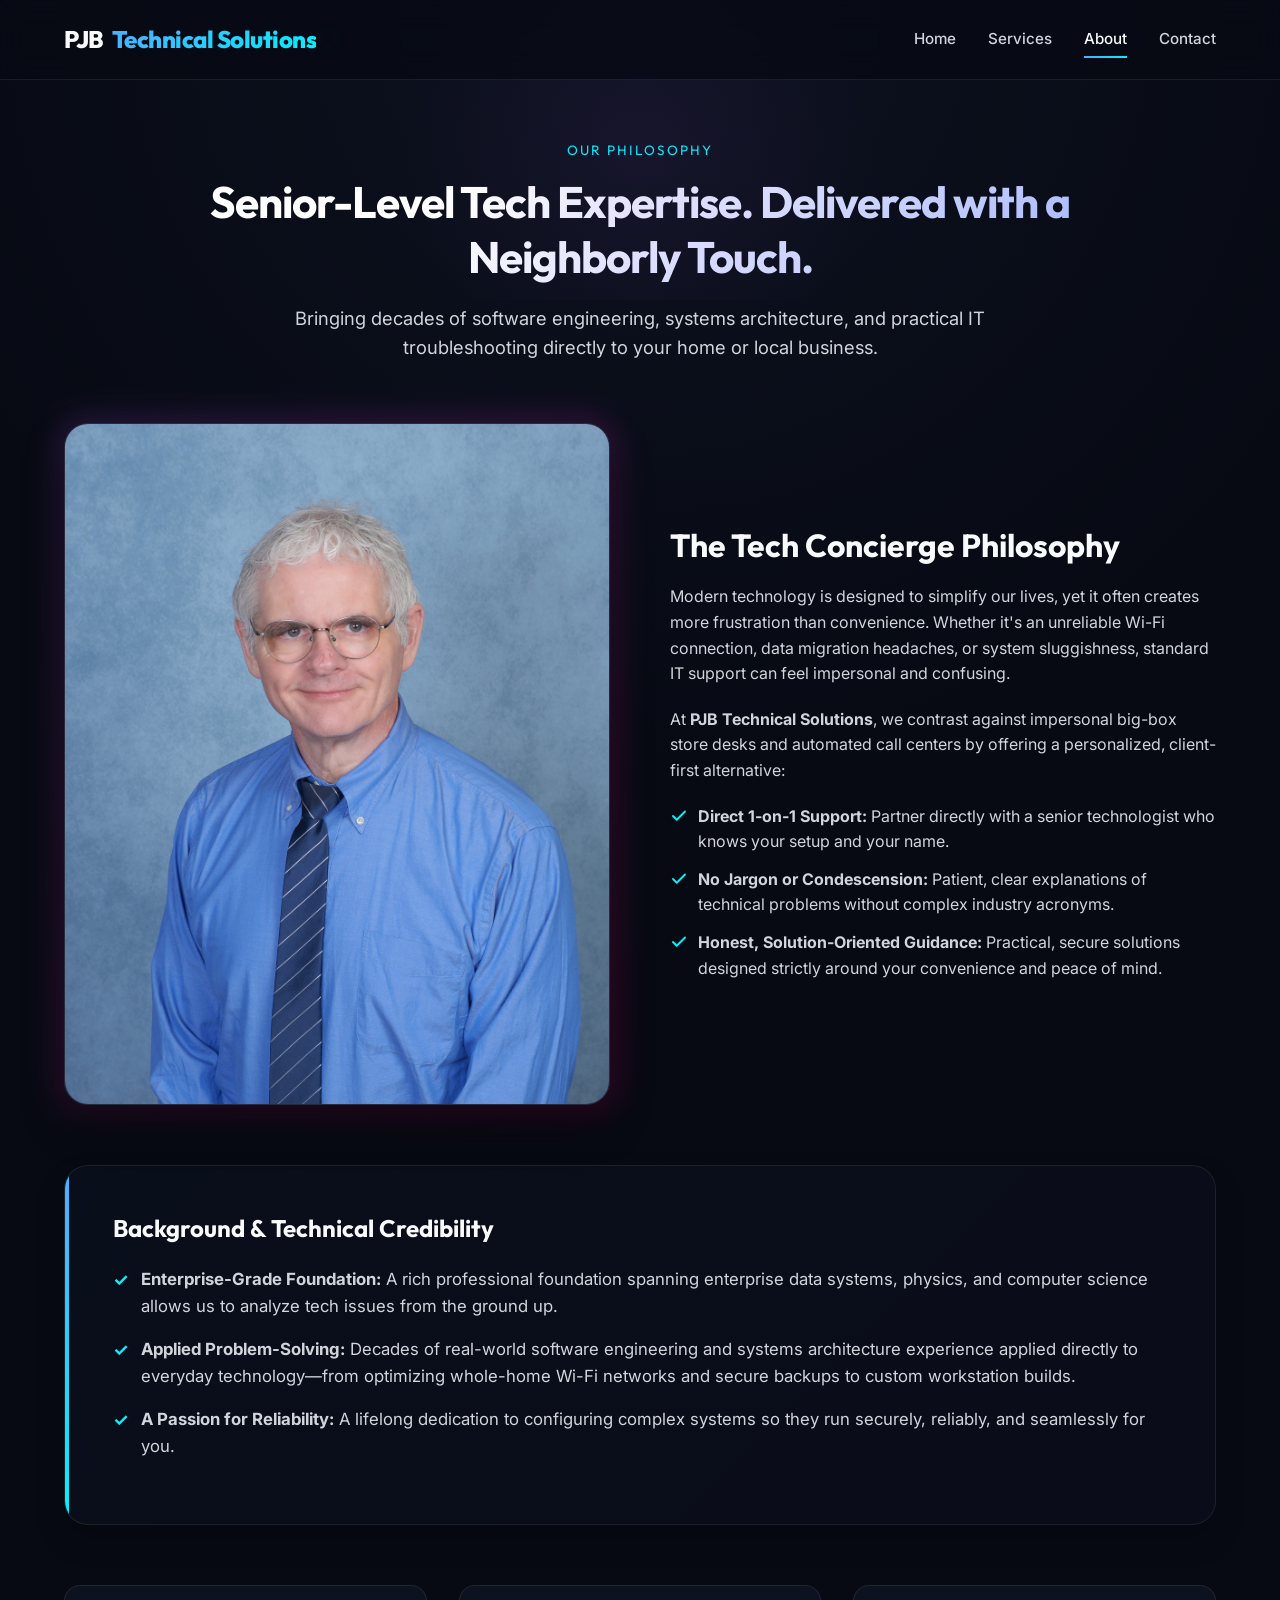
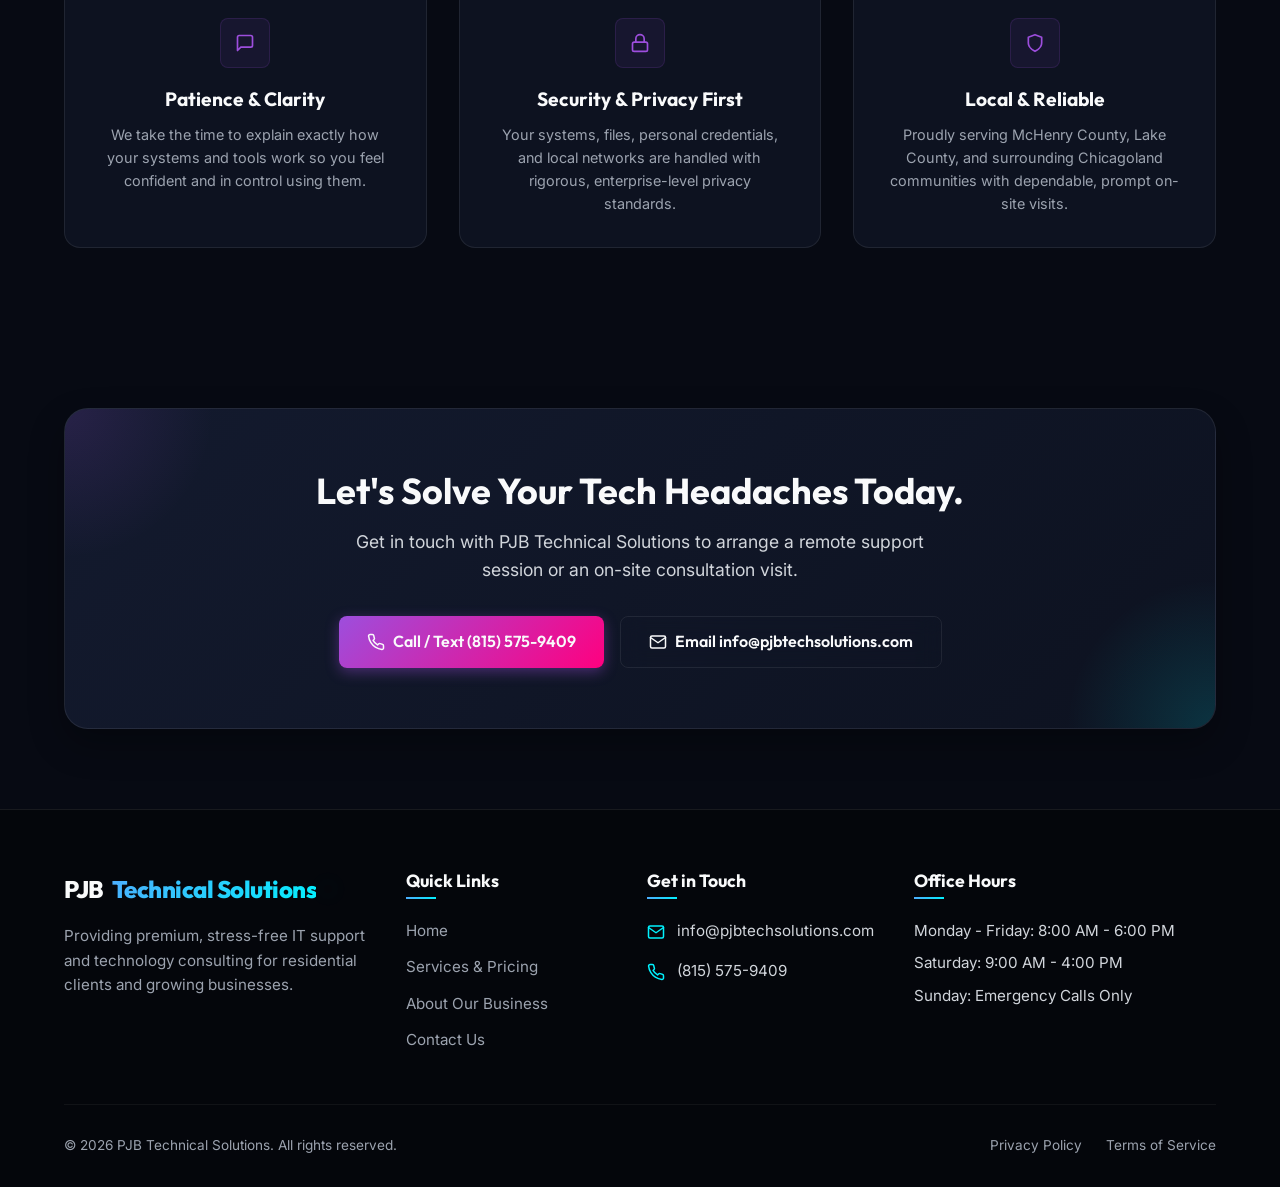
==== about.html @ 2d102a45 "go-live state" ====
<!DOCTYPE html>
<html lang="en">
<head>
  <meta charset="UTF-8">
  <meta name="viewport" content="width=device-width, initial-scale=1.0">
  <title>About Us | PJB Technical Solutions</title>
  <meta name="description" content="Learn about PJB Technical Solutions, our founder's senior-level IT background, and our personalized tech concierge philosophy.">
  <link rel="stylesheet" href="styles.css">
</head>
<body>

  <!-- Navigation Header -->
  <header class="header">
    <div class="container">
      <a href="index.html" class="logo">
        PJB <span>Technical Solutions</span><span class="logo-dot"></span>
      </a>
      
      <nav class="nav-menu">
        <a href="index.html" class="nav-link">Home</a>
        <a href="services.html" class="nav-link">Services</a>
        <a href="about.html" class="nav-link">About</a>
        <a href="contact.html" class="nav-link">Contact</a>
      </nav>

      <button class="mobile-nav-toggle" aria-label="Toggle navigation menu" aria-expanded="false">
        <span></span>
        <span></span>
        <span></span>
      </button>
    </div>
  </header>

  <!-- Page Hero -->
  <section class="page-hero">
    <div class="page-hero-glow"></div>
    <div class="container">
      <span class="section-subtitle">Our Philosophy</span>
      <h1 class="gradient-text" style="font-size: 2.75rem; line-height: 1.25; max-width: 900px; margin: 0 auto 20px auto;">
        Senior-Level Tech Expertise. Delivered with a Neighborly Touch.
      </h1>
      <p style="max-width: 760px; margin: 0 auto;">
        Bringing decades of software engineering, systems architecture, and practical IT troubleshooting directly to your home or local business.
      </p>
    </div>
  </section>

  <!-- About Narrative & Philosophy Section -->
  <section class="about-section">
    <div class="container">
      <div class="about-grid">
        <div class="about-image fade-in-scroll">
          <div class="about-image-wrapper">
            <img src="images/pjb.jpg" alt="PJB Technical Solutions founder & tech workspace">
          </div>
        </div>
        
        <div class="about-content fade-in-scroll">
          <h2>The Tech Concierge Philosophy</h2>
          <p>
            Modern technology is designed to simplify our lives, yet it often creates more frustration than convenience. Whether it's an unreliable Wi-Fi connection, data migration headaches, or system sluggishness, standard IT support can feel impersonal and confusing.
          </p>
          <p>
            At <strong>PJB Technical Solutions</strong>, we contrast against impersonal big-box store desks and automated call centers by offering a personalized, client-first alternative:
          </p>
          <ul style="list-style: none; margin-bottom: 20px;">
            <li style="margin-bottom: 12px; display: flex; align-items: flex-start; gap: 10px; color: var(--text-secondary);">
              <svg width="18" height="18" viewBox="0 0 24 24" fill="none" stroke="currentColor" stroke-width="2.5" stroke-linecap="round" stroke-linejoin="round" style="color: var(--accent-cyan); flex-shrink: 0; margin-top: 3px;"><polyline points="20 6 9 17 4 12"></polyline></svg>
              <span><strong>Direct 1-on-1 Support:</strong> Partner directly with a senior technologist who knows your setup and your name.</span>
            </li>
            <li style="margin-bottom: 12px; display: flex; align-items: flex-start; gap: 10px; color: var(--text-secondary);">
              <svg width="18" height="18" viewBox="0 0 24 24" fill="none" stroke="currentColor" stroke-width="2.5" stroke-linecap="round" stroke-linejoin="round" style="color: var(--accent-cyan); flex-shrink: 0; margin-top: 3px;"><polyline points="20 6 9 17 4 12"></polyline></svg>
              <span><strong>No Jargon or Condescension:</strong> Patient, clear explanations of technical problems without complex industry acronyms.</span>
            </li>
            <li style="margin-bottom: 12px; display: flex; align-items: flex-start; gap: 10px; color: var(--text-secondary);">
              <svg width="18" height="18" viewBox="0 0 24 24" fill="none" stroke="currentColor" stroke-width="2.5" stroke-linecap="round" stroke-linejoin="round" style="color: var(--accent-cyan); flex-shrink: 0; margin-top: 3px;"><polyline points="20 6 9 17 4 12"></polyline></svg>
              <span><strong>Honest, Solution-Oriented Guidance:</strong> Practical, secure solutions designed strictly around your convenience and peace of mind.</span>
            </li>
          </ul>
        </div>
      </div>

      <!-- Technical Credibility Profile Box -->
      <div class="profile-card fade-in-scroll">
        <h3>Background &amp; Technical Credibility</h3>
        <ul>
          <li>
            <strong>Enterprise-Grade Foundation:</strong> A rich professional foundation spanning enterprise data systems, physics, and computer science allows us to analyze tech issues from the ground up.
          </li>
          <li>
            <strong>Applied Problem-Solving:</strong> Decades of real-world software engineering and systems architecture experience applied directly to everyday technology—from optimizing whole-home Wi-Fi networks and secure backups to custom workstation builds.
          </li>
          <li>
            <strong>A Passion for Reliability:</strong> A lifelong dedication to configuring complex systems so they run securely, reliably, and seamlessly for you.
          </li>
        </ul>
      </div>

      <!-- Core Commitments Grid -->
      <div class="values-grid" style="margin-top: 60px;">
        <!-- Commitment 1 -->
        <div class="value-card fade-in-scroll delay-100">
          <div class="value-icon">
            <svg width="20" height="20" viewBox="0 0 24 24" fill="none" stroke="currentColor" stroke-width="2" stroke-linecap="round" stroke-linejoin="round"><path d="M21 15a2 2 0 0 1-2 2H7l-4 4V5a2 2 0 0 1 2-2h14a2 2 0 0 1 2 2z"></path></svg>
          </div>
          <h3>Patience &amp; Clarity</h3>
          <p>We take the time to explain exactly how your systems and tools work so you feel confident and in control using them.</p>
        </div>

        <!-- Commitment 2 -->
        <div class="value-card fade-in-scroll delay-200">
          <div class="value-icon">
            <svg width="20" height="20" viewBox="0 0 24 24" fill="none" stroke="currentColor" stroke-width="2" stroke-linecap="round" stroke-linejoin="round"><rect x="3" y="11" width="18" height="11" rx="2" ry="2"></rect><path d="M7 11V7a5 5 0 0 1 10 0v4"></path></svg>
          </div>
          <h3>Security &amp; Privacy First</h3>
          <p>Your systems, files, personal credentials, and local networks are handled with rigorous, enterprise-level privacy standards.</p>
        </div>

        <!-- Commitment 3 -->
        <div class="value-card fade-in-scroll delay-300">
          <div class="value-icon">
            <svg width="20" height="20" viewBox="0 0 24 24" fill="none" stroke="currentColor" stroke-width="2" stroke-linecap="round" stroke-linejoin="round"><path d="M12 22s8-4 8-10V5l-8-3-8 3v7c0 6 8 10 8 10z"></path></svg>
          </div>
          <h3>Local &amp; Reliable</h3>
          <p>Proudly serving McHenry County, Lake County, and surrounding Chicagoland communities with dependable, prompt on-site visits.</p>
        </div>
      </div>

    </div>
  </section>

  <!-- CTA Box -->
  <section class="cta-bar">
    <div class="container">
      <div class="cta-box fade-in-scroll">
        <h2>Let's Solve Your Tech Headaches Today.</h2>
        <p>Get in touch with PJB Technical Solutions to arrange a remote support session or an on-site consultation visit.</p>
        <div class="cta-buttons">
          <a href="tel:+18155759409" class="btn btn-accent">
            <svg width="18" height="18" viewBox="0 0 24 24" fill="none" stroke="currentColor" stroke-width="2" stroke-linecap="round" stroke-linejoin="round"><path d="M22 16.92v3a2 2 0 0 1-2.18 2 19.79 19.79 0 0 1-8.63-3.07 19.5 19.5 0 0 1-6-6 19.79 19.79 0 0 1-3.07-8.67A2 2 0 0 1 4.11 2h3a2 2 0 0 1 2 1.72 12.84 12.84 0 0 0 .7 2.81 2 2 0 0 1-.45 2.11L8.09 9.91a16 16 0 0 0 6 6l1.27-1.27a2 2 0 0 1 2.11-.45 12.84 12.84 0 0 0 2.81.7A2 2 0 0 1 22 16.92z"></path></svg>
            Call / Text (815) 575-9409
          </a>
          <a href="mailto:info@pjbtechsolutions.com?subject=Consultation%20Inquiry%20-%20About%20Page" class="btn btn-secondary">
            <svg width="18" height="18" viewBox="0 0 24 24" fill="none" stroke="currentColor" stroke-width="2" stroke-linecap="round" stroke-linejoin="round"><path d="M4 4h16c1.1 0 2 .9 2 2v12c0 1.1-.9 2-2 2H4c-1.1 0-2-.9-2-2V6c0-1.1.9-2 2-2z"></path><polyline points="22,6 12,13 2,6"></polyline></svg>
            Email info@pjbtechsolutions.com
          </a>
        </div>
      </div>
    </div>
  </section>

  <!-- Footer -->
  <footer class="footer">
    <div class="container">
      <div class="footer-grid">
        <!-- Col 1 -->
        <div class="footer-logo-desc">
          <a href="index.html" class="logo">
            PJB <span>Technical Solutions</span><span class="logo-dot"></span>
          </a>
          <p>Providing premium, stress-free IT support and technology consulting for residential clients and growing businesses.</p>
        </div>
        <!-- Col 2 -->
        <div>
          <h4>Quick Links</h4>
          <ul class="footer-links">
            <li><a href="index.html">Home</a></li>
            <li><a href="services.html">Services & Pricing</a></li>
            <li><a href="about.html">About Our Business</a></li>
            <li><a href="contact.html">Contact Us</a></li>
          </ul>
        </div>
        <!-- Col 3 -->
        <div>
          <h4>Get in Touch</h4>
          <ul class="footer-contact">
            <li>
              <svg width="18" height="18" viewBox="0 0 24 24" fill="none" stroke="currentColor" stroke-width="2" stroke-linecap="round" stroke-linejoin="round"><path d="M4 4h16c1.1 0 2 .9 2 2v12c0 1.1-.9 2-2 2H4c-1.1 0-2-.9-2-2V6c0-1.1.9-2 2-2z"></path><polyline points="22,6 12,13 2,6"></polyline></svg>
              <a href="mailto:info@pjbtechsolutions.com">info@pjbtechsolutions.com</a>
            </li>
            <li>
              <svg width="18" height="18" viewBox="0 0 24 24" fill="none" stroke="currentColor" stroke-width="2" stroke-linecap="round" stroke-linejoin="round"><path d="M22 16.92v3a2 2 0 0 1-2.18 2 19.79 19.79 0 0 1-8.63-3.07 19.5 19.5 0 0 1-6-6 19.79 19.79 0 0 1-3.07-8.67A2 2 0 0 1 4.11 2h3a2 2 0 0 1 2 1.72 12.84 12.84 0 0 0 .7 2.81 2 2 0 0 1-.45 2.11L8.09 9.91a16 16 0 0 0 6 6l1.27-1.27a2 2 0 0 1 2.11-.45 12.84 12.84 0 0 0 2.81.7A2 2 0 0 1 22 16.92z"></path></svg>
              <a href="tel:815-575-9409">(815) 575-9409</a>
            </li>
          </ul>
        </div>
        <!-- Col 4 -->
        <div>
          <h4>Office Hours</h4>
          <ul class="footer-contact" style="display: block;">
            <li style="margin-bottom: 8px;">Monday - Friday: 8:00 AM - 6:00 PM</li>
            <li style="margin-bottom: 8px;">Saturday: 9:00 AM - 4:00 PM</li>
            <li style="margin-bottom: 8px;">Sunday: Emergency Calls Only</li>
          </ul>
        </div>
      </div>

      <div class="footer-bottom">
        <p>&copy; 2026 PJB Technical Solutions. All rights reserved.</p>
        <div class="footer-bottom-links">
          <a href="privacy.html">Privacy Policy</a>
          <a href="terms.html">Terms of Service</a>
        </div>
      </div>
    </div>
  </footer>

  <script src="main.js"></script>
</body>
</html>
---- styles.css ----
@import url('https://fonts.googleapis.com/css2?family=Inter:wght@300;400;500;600&family=Outfit:wght@400;500;600;700;800&display=swap');

:root {
  /* Colors */
  --bg-primary: #070a13;
  --bg-secondary: #0d1220;
  --bg-tertiary: #131a2e;
  --card-bg: rgba(17, 24, 39, 0.7);
  --card-border: rgba(255, 255, 255, 0.08);
  
  --accent-cyan: #00f2fe;
  --accent-blue: #4facfe;
  --accent-purple: #9d4edd;
  --accent-pink: #ff007f;
  
  --text-primary: #f9fafb;
  --text-secondary: #d1d5db;
  --text-muted: #9ca3af;
  
  --gradient-primary: linear-gradient(135deg, var(--accent-blue) 0%, var(--accent-cyan) 100%);
  --gradient-accent: linear-gradient(135deg, var(--accent-purple) 0%, var(--accent-pink) 100%);
  --gradient-glow: linear-gradient(135deg, rgba(79, 172, 254, 0.15) 0%, rgba(0, 242, 254, 0.15) 100%);
  --gradient-text: linear-gradient(135deg, #ffffff 30%, #a5b4fc 100%);
  --gradient-text-accent: linear-gradient(135deg, var(--accent-cyan) 0%, var(--accent-purple) 100%);
  
  /* Fonts */
  --font-heading: 'Outfit', sans-serif;
  --font-body: 'Inter', sans-serif;
  
  /* Shared values */
  --radius-sm: 8px;
  --radius-md: 16px;
  --radius-lg: 24px;
  --transition-fast: 0.2s ease;
  --transition-normal: 0.3s ease;
  --transition-slow: 0.5s ease;
  --shadow-glow: 0 0 20px rgba(0, 242, 254, 0.15);
  --shadow-glow-purple: 0 0 20px rgba(157, 78, 221, 0.15);
  --header-height: 80px;
}

/* Base Styles */
* {
  box-sizing: border-box;
  margin: 0;
  padding: 0;
}

html {
  scroll-behavior: smooth;
  background-color: var(--bg-primary);
  color: var(--text-primary);
  font-family: var(--font-body);
  font-size: 16px;
  line-height: 1.6;
}

body {
  overflow-x: hidden;
  background: radial-gradient(circle at 50% 0%, var(--bg-secondary) 0%, var(--bg-primary) 70%);
  background-attachment: fixed;
  min-height: 100vh;
  display: flex;
  flex-direction: column;
}

a {
  color: inherit;
  text-decoration: none;
  transition: var(--transition-fast);
}

img {
  max-width: 100%;
  height: auto;
  display: block;
}

ul {
  list-style: none;
}

h1, h2, h3, h4 {
  font-family: var(--font-heading);
  font-weight: 700;
  line-height: 1.2;
  color: var(--text-primary);
}

/* Typography Utilities */
.gradient-text {
  background: var(--gradient-text);
  -webkit-background-clip: text;
  -webkit-text-fill-color: transparent;
}

.gradient-text-accent {
  background: var(--gradient-text-accent);
  -webkit-background-clip: text;
  -webkit-text-fill-color: transparent;
}

.text-cyan {
  color: var(--accent-cyan);
}

.text-purple {
  color: var(--accent-purple);
}

/* Base Container */
.container {
  width: 100%;
  max-width: 1200px;
  margin: 0 auto;
  padding: 0 24px;
}

/* Buttons */
.btn {
  display: inline-flex;
  align-items: center;
  justify-content: center;
  padding: 12px 28px;
  font-family: var(--font-heading);
  font-weight: 600;
  font-size: 1rem;
  border-radius: var(--radius-sm);
  cursor: pointer;
  transition: all var(--transition-normal);
  border: none;
  outline: none;
  gap: 8px;
  position: relative;
  overflow: hidden;
}

.btn-primary {
  background: var(--gradient-primary);
  color: #070a13;
  box-shadow: 0 4px 14px rgba(79, 172, 254, 0.4);
}

.btn-primary:hover {
  transform: translateY(-2px);
  box-shadow: 0 6px 20px rgba(0, 242, 254, 0.6);
}

.btn-secondary {
  background: transparent;
  color: var(--text-primary);
  border: 1px solid var(--card-border);
  backdrop-filter: blur(10px);
}

.btn-secondary:hover {
  background: rgba(255, 255, 255, 0.05);
  border-color: var(--accent-cyan);
  color: var(--accent-cyan);
  transform: translateY(-2px);
}

.btn-accent {
  background: var(--gradient-accent);
  color: var(--text-primary);
  box-shadow: 0 4px 14px rgba(157, 78, 221, 0.4);
}

.btn-accent:hover {
  transform: translateY(-2px);
  box-shadow: 0 6px 20px rgba(255, 0, 127, 0.6);
}

/* Navigation Header */
.header {
  position: fixed;
  top: 0;
  left: 0;
  width: 100%;
  height: var(--header-height);
  z-index: 1000;
  background: rgba(7, 10, 19, 0.75);
  backdrop-filter: blur(16px);
  border-bottom: 1px solid var(--card-border);
  display: flex;
  align-items: center;
}

.header .container {
  display: flex;
  justify-content: space-between;
  align-items: center;
}

.logo {
  font-family: var(--font-heading);
  font-weight: 800;
  font-size: 1.5rem;
  letter-spacing: -0.5px;
  display: flex;
  align-items: center;
  gap: 8px;
}

.logo span {
  background: var(--gradient-primary);
  -webkit-background-clip: text;
  -webkit-text-fill-color: transparent;
}

.logo-dot {
  width: 8px;
  height: 8px;
  border-radius: 50%;
  background: var(--accent-cyan);
  display: inline-block;
  box-shadow: var(--shadow-glow);
}

.nav-menu {
  display: flex;
  gap: 32px;
  align-items: center;
}

.nav-link {
  font-weight: 500;
  color: var(--text-secondary);
  font-size: 0.95rem;
  position: relative;
  padding: 6px 0;
}

.nav-link:hover, .nav-link.active {
  color: var(--text-primary);
}

.nav-link::after {
  content: '';
  position: absolute;
  bottom: 0;
  left: 0;
  width: 0;
  height: 2px;
  background: var(--gradient-primary);
  transition: width var(--transition-normal);
}

.nav-link:hover::after, .nav-link.active::after {
  width: 100%;
}

.mobile-nav-toggle {
  display: none;
  background: transparent;
  border: none;
  cursor: pointer;
  padding: 4px;
}

.mobile-nav-toggle span {
  display: block;
  width: 24px;
  height: 2px;
  background-color: var(--text-primary);
  margin: 6px 0;
  transition: var(--transition-normal);
}

/* Hero Section */
.hero {
  padding-top: calc(var(--header-height) + 60px);
  padding-bottom: 80px;
  position: relative;
  overflow: hidden;
}

.hero-glow-1 {
  position: absolute;
  top: -100px;
  right: -100px;
  width: 500px;
  height: 500px;
  background: radial-gradient(circle, rgba(0, 242, 254, 0.12) 0%, transparent 70%);
  pointer-events: none;
}

.hero-glow-2 {
  position: absolute;
  bottom: -100px;
  left: -100px;
  width: 500px;
  height: 500px;
  background: radial-gradient(circle, rgba(157, 78, 221, 0.1) 0%, transparent 70%);
  pointer-events: none;
}

.hero-grid {
  display: grid;
  grid-template-columns: 1.1fr 0.9fr;
  gap: 60px;
  align-items: center;
}

.hero-content {
  max-width: 620px;
}

.hero-badge {
  display: inline-flex;
  align-items: center;
  gap: 8px;
  padding: 6px 16px;
  background: rgba(79, 172, 254, 0.08);
  border: 1px solid rgba(79, 172, 254, 0.2);
  border-radius: 100px;
  font-size: 0.85rem;
  font-weight: 500;
  color: var(--accent-cyan);
  margin-bottom: 24px;
  font-family: var(--font-heading);
}

.hero-title {
  font-size: 3.5rem;
  margin-bottom: 20px;
  letter-spacing: -1px;
}

.hero-description {
  font-size: 1.15rem;
  color: var(--text-secondary);
  margin-bottom: 40px;
}

.hero-actions {
  display: flex;
  gap: 16px;
  flex-wrap: wrap;
}

.hero-image-container {
  position: relative;
  display: flex;
  justify-content: center;
  align-items: center;
}

.hero-image-wrapper {
  position: relative;
  border-radius: var(--radius-lg);
  overflow: hidden;
  border: 1px solid var(--card-border);
  box-shadow: 0 20px 40px rgba(0, 0, 0, 0.5);
  width: 100%;
  aspect-ratio: 4/3;
  background-color: var(--bg-tertiary);
}

.hero-image-wrapper img {
  width: 100%;
  height: 100%;
  object-fit: cover;
}

.hero-image-glow {
  position: absolute;
  inset: -10px;
  background: var(--gradient-primary);
  border-radius: calc(var(--radius-lg) + 10px);
  filter: blur(20px);
  opacity: 0.3;
  z-index: -1;
  animation: pulse-glow 6s infinite alternate;
}

/* Features / Why Us Section */
.features {
  padding: 80px 0;
  background-color: var(--bg-secondary);
  border-top: 1px solid var(--card-border);
  border-bottom: 1px solid var(--card-border);
}

.section-header {
  text-align: center;
  max-width: 600px;
  margin: 0 auto 60px auto;
}

.section-subtitle {
  font-family: var(--font-heading);
  text-transform: uppercase;
  letter-spacing: 2px;
  font-size: 0.85rem;
  color: var(--accent-cyan);
  margin-bottom: 12px;
  display: block;
}

.section-title {
  font-size: 2.25rem;
  margin-bottom: 16px;
}

.section-desc {
  color: var(--text-secondary);
  font-size: 1.05rem;
}

.features-grid {
  display: grid;
  grid-template-columns: repeat(3, 1fr);
  gap: 32px;
}

.feature-card {
  background: var(--card-bg);
  border: 1px solid var(--card-border);
  border-radius: var(--radius-md);
  padding: 40px 32px;
  transition: all var(--transition-normal);
  position: relative;
  overflow: hidden;
}

.feature-card::before {
  content: '';
  position: absolute;
  top: 0;
  left: 0;
  width: 100%;
  height: 100%;
  background: linear-gradient(180deg, rgba(0, 242, 254, 0.05) 0%, transparent 100%);
  opacity: 0;
  transition: opacity var(--transition-normal);
}

.feature-card:hover {
  transform: translateY(-8px);
  border-color: rgba(79, 172, 254, 0.3);
  box-shadow: var(--shadow-glow);
}

.feature-card:hover::before {
  opacity: 1;
}

.feature-icon-wrapper {
  width: 60px;
  height: 60px;
  border-radius: var(--radius-sm);
  background: rgba(79, 172, 254, 0.08);
  border: 1px solid rgba(79, 172, 254, 0.15);
  display: flex;
  align-items: center;
  justify-content: center;
  margin-bottom: 24px;
  color: var(--accent-cyan);
  transition: var(--transition-normal);
}

.feature-card:hover .feature-icon-wrapper {
  background: var(--gradient-primary);
  color: #070a13;
  box-shadow: 0 0 15px rgba(0, 242, 254, 0.3);
}

.feature-card h3 {
  font-size: 1.25rem;
  margin-bottom: 12px;
}

.feature-card p {
  color: var(--text-secondary);
  font-size: 0.95rem;
}

/* Call to Action Bar */
.cta-bar {
  padding: 80px 0;
  position: relative;
}

.cta-box {
  background: linear-gradient(135deg, var(--bg-tertiary) 0%, var(--bg-secondary) 100%);
  border: 1px solid var(--card-border);
  border-radius: var(--radius-lg);
  padding: 60px 40px;
  text-align: center;
  position: relative;
  overflow: hidden;
  box-shadow: 0 15px 35px rgba(0, 0, 0, 0.3);
}

.cta-box::before {
  content: '';
  position: absolute;
  top: -150px;
  left: -150px;
  width: 300px;
  height: 300px;
  background: radial-gradient(circle, rgba(157, 78, 221, 0.15) 0%, transparent 70%);
  pointer-events: none;
}

.cta-box::after {
  content: '';
  position: absolute;
  bottom: -150px;
  right: -150px;
  width: 300px;
  height: 300px;
  background: radial-gradient(circle, rgba(0, 242, 254, 0.15) 0%, transparent 70%);
  pointer-events: none;
}

.cta-box h2 {
  font-size: 2.25rem;
  margin-bottom: 16px;
  max-width: 700px;
  margin-left: auto;
  margin-right: auto;
}

.cta-box p {
  color: var(--text-secondary);
  font-size: 1.1rem;
  margin-bottom: 32px;
  max-width: 600px;
  margin-left: auto;
  margin-right: auto;
}

.cta-buttons {
  display: flex;
  justify-content: center;
  gap: 16px;
  flex-wrap: wrap;
}

/* Footer */
.footer {
  margin-top: auto;
  background: #04060b;
  border-top: 1px solid var(--card-border);
  padding: 60px 0 30px 0;
  font-size: 0.95rem;
}

.footer-grid {
  display: grid;
  grid-template-columns: 1.5fr 1fr 1fr 1.5fr;
  gap: 40px;
  margin-bottom: 40px;
}

.footer-logo-desc {
  max-width: 320px;
}

.footer-logo-desc p {
  color: var(--text-muted);
  margin-top: 16px;
}

.footer h4 {
  font-size: 1.1rem;
  margin-bottom: 20px;
  position: relative;
  padding-bottom: 8px;
}

.footer h4::after {
  content: '';
  position: absolute;
  left: 0;
  bottom: 0;
  width: 30px;
  height: 2px;
  background: var(--gradient-primary);
}

.footer-links li {
  margin-bottom: 12px;
}

.footer-links a {
  color: var(--text-muted);
}

.footer-links a:hover {
  color: var(--accent-cyan);
  padding-left: 4px;
}

.footer-contact li {
  margin-bottom: 16px;
  display: flex;
  align-items: flex-start;
  gap: 12px;
  color: var(--text-secondary);
}

.footer-contact svg {
  color: var(--accent-cyan);
  flex-shrink: 0;
  margin-top: 4px;
}

.footer-contact a:hover {
  color: var(--accent-cyan);
}

.footer-bottom {
  border-top: 1px solid rgba(255, 255, 255, 0.05);
  padding-top: 30px;
  display: flex;
  justify-content: space-between;
  align-items: center;
  color: var(--text-muted);
  font-size: 0.85rem;
  flex-wrap: wrap;
  gap: 16px;
}

.footer-bottom-links {
  display: flex;
  gap: 24px;
}

.footer-bottom-links a:hover {
  color: var(--text-primary);
}

/* About Page Styles */
.page-hero {
  padding-top: calc(var(--header-height) + 60px);
  padding-bottom: 60px;
  text-align: center;
  position: relative;
}

.page-hero-glow {
  position: absolute;
  top: 0;
  left: 50%;
  transform: translateX(-50%);
  width: 600px;
  height: 300px;
  background: radial-gradient(circle, rgba(157, 78, 221, 0.08) 0%, transparent 70%);
  pointer-events: none;
}

.page-hero h1 {
  font-size: 3rem;
  margin-bottom: 16px;
  letter-spacing: -1px;
}

.page-hero p {
  color: var(--text-secondary);
  font-size: 1.15rem;
  max-width: 600px;
  margin: 0 auto;
}

.about-section {
  padding-bottom: 80px;
}

.about-grid {
  display: grid;
  grid-template-columns: 1fr 1fr;
  gap: 60px;
  align-items: center;
}

.about-image {
  position: relative;
}

.about-image-wrapper {
  border-radius: var(--radius-lg);
  overflow: hidden;
  border: 1px solid var(--card-border);
  box-shadow: 0 20px 40px rgba(0, 0, 0, 0.4);
  background-color: var(--bg-tertiary);
}

.about-image-wrapper img {
  width: 100%;
  height: auto;
  display: block;
}

.about-image::after {
  content: '';
  position: absolute;
  inset: -8px;
  border-radius: calc(var(--radius-lg) + 8px);
  background: var(--gradient-accent);
  filter: blur(15px);
  opacity: 0.2;
  z-index: -1;
}

.about-content h2 {
  font-size: 2rem;
  margin-bottom: 20px;
}

.about-content p {
  color: var(--text-secondary);
  margin-bottom: 20px;
}

.values-grid {
  display: grid;
  grid-template-columns: repeat(3, 1fr);
  gap: 32px;
  margin-top: 60px;
}

.value-card {
  background: var(--bg-secondary);
  border: 1px solid var(--card-border);
  padding: 32px;
  border-radius: var(--radius-md);
  text-align: center;
}

.value-card .value-icon {
  width: 50px;
  height: 50px;
  border-radius: var(--radius-sm);
  background: rgba(157, 78, 221, 0.08);
  border: 1px solid rgba(157, 78, 221, 0.15);
  display: flex;
  align-items: center;
  justify-content: center;
  margin: 0 auto 20px auto;
  color: var(--accent-purple);
}

.value-card h3 {
  font-size: 1.2rem;
  margin-bottom: 12px;
}

.value-card p {
  color: var(--text-muted);
  font-size: 0.9rem;
}

/* Services Page Styles */
.services-section {
  padding-bottom: 80px;
}

.services-filter {
  display: flex;
  justify-content: center;
  gap: 16px;
  margin-bottom: 50px;
}

.filter-btn {
  background: var(--card-bg);
  border: 1px solid var(--card-border);
  color: var(--text-secondary);
  padding: 10px 24px;
  border-radius: 100px;
  font-family: var(--font-heading);
  font-weight: 600;
  cursor: pointer;
  transition: all var(--transition-normal);
}

.filter-btn:hover {
  border-color: var(--accent-cyan);
  color: var(--text-primary);
}

.filter-btn.active {
  background: var(--gradient-primary);
  color: #070a13;
  border-color: transparent;
  box-shadow: var(--shadow-glow);
}

.services-group {
  margin-bottom: 60px;
}

.services-group-title {
  font-size: 1.75rem;
  margin-bottom: 30px;
  padding-bottom: 10px;
  border-bottom: 1px solid var(--card-border);
  display: flex;
  align-items: center;
  gap: 12px;
}

.services-group-title svg {
  color: var(--accent-cyan);
}

.services-grid {
  display: grid;
  grid-template-columns: repeat(3, 1fr);
  gap: 32px;
}

.service-item-card {
  background: var(--card-bg);
  border: 1px solid var(--card-border);
  border-radius: var(--radius-md);
  padding: 32px;
  display: flex;
  flex-direction: column;
  height: 100%;
  position: relative;
  transition: all var(--transition-normal);
}

.service-item-card:hover {
  transform: translateY(-5px);
  border-color: rgba(79, 172, 254, 0.25);
  box-shadow: 0 10px 25px rgba(0, 0, 0, 0.3);
}

.service-header {
  display: flex;
  justify-content: space-between;
  align-items: flex-start;
  margin-bottom: 20px;
}

.service-icon {
  width: 48px;
  height: 48px;
  border-radius: var(--radius-sm);
  background: rgba(79, 172, 254, 0.08);
  border: 1px solid rgba(79, 172, 254, 0.15);
  display: flex;
  align-items: center;
  justify-content: center;
  color: var(--accent-cyan);
}

.service-badge {
  font-size: 0.75rem;
  font-weight: 600;
  text-transform: uppercase;
  padding: 4px 8px;
  border-radius: 4px;
  font-family: var(--font-heading);
  letter-spacing: 0.5px;
}

.service-badge.flat {
  background: rgba(157, 78, 221, 0.1);
  color: var(--accent-purple);
  border: 1px solid rgba(157, 78, 221, 0.2);
}

.service-badge.hourly {
  background: rgba(0, 242, 254, 0.1);
  color: var(--accent-cyan);
  border: 1px solid rgba(0, 242, 254, 0.2);
}

.service-badge.quote {
  background: rgba(255, 0, 127, 0.1);
  color: var(--accent-pink);
  border: 1px solid rgba(255, 0, 127, 0.2);
}

.service-item-card h3 {
  font-size: 1.2rem;
  margin-bottom: 12px;
}

.service-item-card p {
  color: var(--text-muted);
  font-size: 0.9rem;
  margin-bottom: 24px;
  flex-grow: 1;
}

.service-pricing {
  margin-top: auto;
  padding-top: 20px;
  border-top: 1px solid rgba(255, 255, 255, 0.05);
  display: flex;
  align-items: center;
  justify-content: space-between;
}

.price-label {
  color: var(--text-muted);
  font-size: 0.85rem;
  font-family: var(--font-heading);
  text-transform: uppercase;
  letter-spacing: 0.5px;
}

.price-amount-wrapper {
  display: flex;
  align-items: baseline;
  gap: 6px;
}

.price-value {
  font-family: var(--font-heading);
  font-size: 1.6rem;
  font-weight: 700;
  color: var(--text-primary);
}

.price-unit {
  font-size: 0.9rem;
  color: var(--text-muted);
  font-weight: 400;
}

/* Contact Page Styles */
.contact-section {
  padding-bottom: 80px;
}

.contact-grid {
  display: grid;
  grid-template-columns: 0.9fr 1.1fr;
  gap: 60px;
  align-items: start;
}

.contact-info-card {
  background: var(--bg-secondary);
  border: 1px solid var(--card-border);
  border-radius: var(--radius-md);
  padding: 40px;
}

.contact-info-card h2 {
  font-size: 1.75rem;
  margin-bottom: 28px;
}

.contact-detail-item {
  display: flex;
  align-items: flex-start;
  gap: 16px;
  margin-bottom: 28px;
}

.contact-detail-icon {
  width: 48px;
  height: 48px;
  border-radius: var(--radius-sm);
  background: rgba(79, 172, 254, 0.08);
  border: 1px solid rgba(79, 172, 254, 0.15);
  display: flex;
  align-items: center;
  justify-content: center;
  color: var(--accent-cyan);
  flex-shrink: 0;
}

.contact-detail-text h3 {
  font-size: 1rem;
  font-family: var(--font-body);
  color: var(--text-muted);
  font-weight: 500;
  margin-bottom: 4px;
}

.contact-detail-text p, .contact-detail-text a {
  font-size: 1.15rem;
  font-family: var(--font-heading);
  font-weight: 600;
  color: var(--text-primary);
}

.contact-detail-text a:hover {
  color: var(--accent-cyan);
}

.business-hours {
  margin-top: 40px;
  padding-top: 30px;
  border-top: 1px solid var(--card-border);
}

.business-hours h3 {
  font-size: 1.1rem;
  margin-bottom: 16px;
}

.hours-row {
  display: flex;
  justify-content: space-between;
  margin-bottom: 10px;
  font-size: 0.95rem;
  color: var(--text-secondary);
}

.hours-row span:last-child {
  font-weight: 500;
  color: var(--text-primary);
}

.contact-form-card {
  background: var(--card-bg);
  border: 1px solid var(--card-border);
  border-radius: var(--radius-md);
  padding: 40px;
  position: relative;
  backdrop-filter: blur(10px);
}

.contact-form-card h2 {
  font-size: 1.75rem;
  margin-bottom: 10px;
}

.contact-form-card > p {
  color: var(--text-secondary);
  margin-bottom: 30px;
  font-size: 0.95rem;
}

.form-group {
  margin-bottom: 24px;
  position: relative;
}

.form-input, .form-select, .form-textarea {
  width: 100%;
  background: rgba(7, 10, 19, 0.5);
  border: 1px solid var(--card-border);
  border-radius: var(--radius-sm);
  padding: 14px 16px;
  color: var(--text-primary);
  font-family: var(--font-body);
  font-size: 0.95rem;
  outline: none;
  transition: all var(--transition-normal);
}

.form-textarea {
  resize: vertical;
  min-height: 120px;
}

.form-input:focus, .form-select:focus, .form-textarea:focus {
  border-color: var(--accent-cyan);
  box-shadow: 0 0 10px rgba(0, 242, 254, 0.15);
  background: rgba(7, 10, 19, 0.8);
}

.form-label {
  display: block;
  font-size: 0.85rem;
  font-weight: 500;
  color: var(--text-muted);
  margin-bottom: 8px;
  font-family: var(--font-heading);
  text-transform: uppercase;
  letter-spacing: 0.5px;
}

.form-select option {
  background-color: var(--bg-secondary);
  color: var(--text-primary);
}

/* Success Message styles (loaded by JS) */
.form-success {
  position: absolute;
  inset: 0;
  background: var(--bg-secondary);
  border-radius: var(--radius-md);
  display: flex;
  flex-direction: column;
  align-items: center;
  justify-content: center;
  padding: 40px;
  text-align: center;
  z-index: 10;
  opacity: 0;
  pointer-events: none;
  transition: opacity var(--transition-normal);
}

.form-success.show {
  opacity: 1;
  pointer-events: auto;
}

.success-icon {
  width: 80px;
  height: 80px;
  border-radius: 50%;
  background: rgba(0, 242, 254, 0.1);
  border: 2px solid var(--accent-cyan);
  color: var(--accent-cyan);
  display: flex;
  align-items: center;
  justify-content: center;
  margin-bottom: 24px;
  box-shadow: var(--shadow-glow);
  animation: scale-up 0.5s cubic-bezier(0.175, 0.885, 0.32, 1.275) forwards;
}

.form-success h3 {
  font-size: 1.75rem;
  margin-bottom: 12px;
}

.form-success p {
  color: var(--text-secondary);
  margin-bottom: 24px;
  max-width: 320px;
}

/* FAQ Accordion Styles */
.faq-section {
  padding: 80px 0;
  border-top: 1px solid var(--card-border);
}

.faq-list {
  max-width: 800px;
  margin: 0 auto;
}

.faq-item {
  border: 1px solid var(--card-border);
  background: var(--card-bg);
  border-radius: var(--radius-md);
  margin-bottom: 16px;
  overflow: hidden;
  transition: all var(--transition-normal);
}

.faq-item:hover {
  border-color: rgba(79, 172, 254, 0.2);
}

.faq-question {
  padding: 24px 30px;
  display: flex;
  justify-content: space-between;
  align-items: center;
  cursor: pointer;
  user-select: none;
}

.faq-question h3 {
  font-size: 1.1rem;
  font-family: var(--font-heading);
  font-weight: 600;
  transition: color var(--transition-normal);
}

.faq-icon {
  color: var(--text-muted);
  transition: transform var(--transition-normal);
  flex-shrink: 0;
}

.faq-answer {
  max-height: 0;
  overflow: hidden;
  transition: max-height var(--transition-slow) cubic-bezier(0, 1, 0, 1);
  background: rgba(7, 10, 19, 0.2);
}

.faq-answer-content {
  padding: 0 30px 24px 30px;
  color: var(--text-secondary);
  font-size: 0.95rem;
}

.faq-item.active {
  border-color: rgba(79, 172, 254, 0.3);
  box-shadow: 0 4px 15px rgba(0, 0, 0, 0.1);
}

.faq-item.active .faq-question h3 {
  color: var(--accent-cyan);
}

.faq-item.active .faq-icon {
  transform: rotate(180deg);
  color: var(--accent-cyan);
}

.faq-item.active .faq-answer {
  max-height: 1000px; /* arbitrary large value for smooth transition */
  transition: max-height var(--transition-slow) cubic-bezier(1, 0, 1, 0);
}

/* Animations */
@keyframes pulse-glow {
  0% {
    opacity: 0.25;
    filter: blur(15px);
  }
  100% {
    opacity: 0.4;
    filter: blur(25px);
  }
}

@keyframes scale-up {
  0% {
    transform: scale(0.6);
    opacity: 0;
  }
  100% {
    transform: scale(1);
    opacity: 1;
  }
}

/* Fade in scroll elements class */
.fade-in-scroll {
  opacity: 0;
  transform: translateY(30px);
  transition: opacity 0.8s ease, transform 0.8s ease;
}

.fade-in-scroll.visible {
  opacity: 1;
  transform: translateY(0);
}

/* Delay modifiers for lists/grids */
.delay-100 { transition-delay: 100ms; }
.delay-200 { transition-delay: 200ms; }
.delay-300 { transition-delay: 300ms; }
.delay-400 { transition-delay: 400ms; }
.delay-500 { transition-delay: 500ms; }

/* Services Disclaimer Banner */
.services-disclaimer {
  display: flex;
  align-items: flex-start;
  gap: 16px;
  background: rgba(0, 242, 254, 0.04);
  border: 1px solid rgba(0, 242, 254, 0.15);
  border-radius: var(--radius-md);
  padding: 20px 24px;
  margin-bottom: 48px;
  backdrop-filter: blur(10px);
}

.disclaimer-icon {
  color: var(--accent-cyan);
  flex-shrink: 0;
  margin-top: 2px;
  display: flex;
  align-items: center;
}

.disclaimer-text {
  font-size: 0.95rem;
  color: var(--text-secondary);
  line-height: 1.5;
}

.disclaimer-text strong {
  color: var(--text-primary);
}

/* Profile Highlight Card */
.profile-card {
  background: linear-gradient(135deg, rgba(79, 172, 254, 0.03) 0%, rgba(157, 78, 221, 0.03) 100%);
  border: 1px solid var(--card-border);
  border-radius: var(--radius-lg);
  padding: 48px;
  margin-top: 60px;
  position: relative;
  overflow: hidden;
  box-shadow: 0 15px 30px rgba(0, 0, 0, 0.2);
}

.profile-card::before {
  content: '';
  position: absolute;
  top: 0;
  left: 0;
  width: 4px;
  height: 100%;
  background: var(--gradient-primary);
}

.profile-card h3 {
  font-size: 1.5rem;
  margin-bottom: 24px;
  color: var(--text-primary);
}

.profile-card ul {
  list-style: none;
}

.profile-card li {
  position: relative;
  padding-left: 28px;
  margin-bottom: 16px;
  color: var(--text-secondary);
  font-size: 1.05rem;
}

.profile-card li::before {
  content: '✓';
  position: absolute;
  left: 0;
  top: 0;
  color: var(--accent-cyan);
  font-weight: bold;
  font-size: 1.1rem;
}

/* Process Section */
.process-section {
  padding: 80px 0;
  border-top: 1px solid var(--card-border);
}

.process-grid {
  display: grid;
  grid-template-columns: repeat(3, 1fr);
  gap: 32px;
  margin-bottom: 48px;
}

.process-step {
  background: var(--bg-secondary);
  border: 1px solid var(--card-border);
  border-radius: var(--radius-md);
  padding: 32px;
  text-align: center;
  position: relative;
  overflow: hidden;
}

.process-step-num {
  font-family: var(--font-heading);
  font-size: 3rem;
  font-weight: 800;
  color: rgba(0, 242, 254, 0.1);
  position: absolute;
  top: 10px;
  right: 20px;
}

.process-step-icon {
  width: 50px;
  height: 50px;
  border-radius: var(--radius-sm);
  background: rgba(0, 242, 254, 0.08);
  border: 1px solid rgba(0, 242, 254, 0.15);
  display: flex;
  align-items: center;
  justify-content: center;
  margin: 0 auto 20px auto;
  color: var(--accent-cyan);
}

.process-step h3 {
  font-size: 1.25rem;
  margin-bottom: 12px;
}

.process-step p {
  color: var(--text-secondary);
  font-size: 0.95rem;
}

/* Guarantee Box */
.guarantee-box {
  background: linear-gradient(135deg, rgba(157, 78, 221, 0.05) 0%, rgba(255, 0, 127, 0.05) 100%);
  border: 1px solid rgba(157, 78, 221, 0.25);
  border-radius: var(--radius-md);
  padding: 32px;
  max-width: 800px;
  margin: 0 auto;
  text-align: center;
  box-shadow: var(--shadow-glow-purple);
}

.guarantee-box h3 {
  font-size: 1.35rem;
  color: var(--accent-purple);
  margin-bottom: 12px;
  display: flex;
  align-items: center;
  justify-content: center;
  gap: 8px;
}

.guarantee-box p {
  color: var(--text-primary);
  font-size: 1.05rem;
  font-weight: 500;
}

/* Contact Cards Grid */
.contact-cards-grid {
  display: grid;
  grid-template-columns: repeat(3, 1fr);
  gap: 32px;
  margin-bottom: 60px;
}

.contact-card-item {
  background: var(--card-bg);
  border: 1px solid var(--card-border);
  border-radius: var(--radius-md);
  padding: 40px 32px;
  text-align: center;
  transition: all var(--transition-normal);
  display: flex;
  flex-direction: column;
  height: 100%;
}

.contact-card-item:hover {
  transform: translateY(-5px);
  border-color: rgba(79, 172, 254, 0.3);
  box-shadow: var(--shadow-glow);
}

.contact-card-icon {
  width: 60px;
  height: 60px;
  border-radius: var(--radius-sm);
  background: rgba(79, 172, 254, 0.08);
  border: 1px solid rgba(79, 172, 254, 0.15);
  display: flex;
  align-items: center;
  justify-content: center;
  margin: 0 auto 24px auto;
  color: var(--accent-cyan);
}

.contact-card-item h3 {
  font-size: 1.25rem;
  margin-bottom: 12px;
}

.contact-card-item p {
  color: var(--text-secondary);
  font-size: 0.95rem;
  margin-bottom: 16px;
}

.contact-card-item a {
  font-family: var(--font-heading);
  font-weight: 600;
  font-size: 1.15rem;
  color: var(--text-primary);
  word-break: break-all;
  margin-top: auto;
}

.contact-card-item a:hover {
  color: var(--accent-cyan);
}

/* Responsive Media Queries */
@media (max-width: 1024px) {
  .hero-grid {
    grid-template-columns: 1fr;
    gap: 40px;
    text-align: center;
  }
  
  .hero-badge {
    justify-content: center;
  }
  
  .hero-content {
    max-width: 100%;
    display: flex;
    flex-direction: column;
    align-items: center;
  }
  
  .hero-actions {
    justify-content: center;
  }
  
  .hero-image-wrapper {
    max-width: 550px;
    margin: 0 auto;
  }
  
  .features-grid {
    grid-template-columns: repeat(2, 1fr);
  }
  
  .about-grid {
    grid-template-columns: 1fr;
    gap: 40px;
  }
  
  .about-image {
    max-width: 550px;
    margin: 0 auto;
    width: 100%;
  }
  
  .services-grid {
    grid-template-columns: repeat(2, 1fr);
  }
  
  .process-grid {
    grid-template-columns: 1fr;
    gap: 24px;
  }
  
  .contact-cards-grid {
    grid-template-columns: repeat(2, 1fr);
  }
  
  .contact-grid {
    grid-template-columns: 1fr;
    gap: 40px;
  }
  
  .footer-grid {
    grid-template-columns: repeat(2, 1fr);
    gap: 30px;
  }
}

@media (max-width: 768px) {
  :root {
    --header-height: 70px;
  }
  
  .hero-title {
    font-size: 2.75rem;
  }
  
  .page-hero h1 {
    font-size: 2.5rem;
  }
  
  /* Mobile Navigation Menu */
  .mobile-nav-toggle {
    display: block;
    z-index: 1010;
  }
  
  .nav-menu {
    position: fixed;
    top: 0;
    right: -100%;
    width: 80%;
    max-width: 320px;
    height: 100vh;
    background: rgba(7, 10, 19, 0.98);
    backdrop-filter: blur(20px);
    border-left: 1px solid var(--card-border);
    flex-direction: column;
    justify-content: center;
    padding: 80px 40px;
    gap: 40px;
    transition: right var(--transition-normal);
    z-index: 1005;
  }
  
  .nav-menu.open {
    right: 0;
  }
  
  .nav-menu.open + .mobile-nav-toggle span:nth-child(1) {
    transform: rotate(45deg) translate(6px, 6px);
  }
  
  .nav-menu.open + .mobile-nav-toggle span:nth-child(2) {
    opacity: 0;
  }
  
  .nav-menu.open + .mobile-nav-toggle span:nth-child(3) {
    transform: rotate(-45deg) translate(5px, -5px);
  }
  
  .features-grid {
    grid-template-columns: 1fr;
  }
  
  .values-grid {
    grid-template-columns: 1fr;
    gap: 20px;
  }
  
  .services-grid {
    grid-template-columns: 1fr;
  }
  
  .contact-cards-grid {
    grid-template-columns: 1fr;
  }
  
  .footer-grid {
    grid-template-columns: 1fr;
    gap: 30px;
  }
  
  .footer-bottom {
    flex-direction: column;
    text-align: center;
  }
}

@media (max-width: 480px) {
  .services-disclaimer {
    flex-direction: column;
    gap: 12px;
    padding: 16px;
  }

  .hero-title {
    font-size: 2.25rem;
  }
  
  .hero-actions {
    flex-direction: column;
    width: 100%;
  }
  
  .hero-actions .btn {
    width: 100%;
  }
  
  .cta-box {
    padding: 40px 20px;
  }
  
  .cta-buttons {
    flex-direction: column;
    width: 100%;
  }
  
  .cta-buttons .btn {
    width: 100%;
  }
  
  .contact-info-card, .contact-form-card {
    padding: 30px 20px;
  }
  
  .success-icon {
    width: 60px;
    height: 60px;
  }
  
  .form-success h3 {
    font-size: 1.5rem;
  }
}
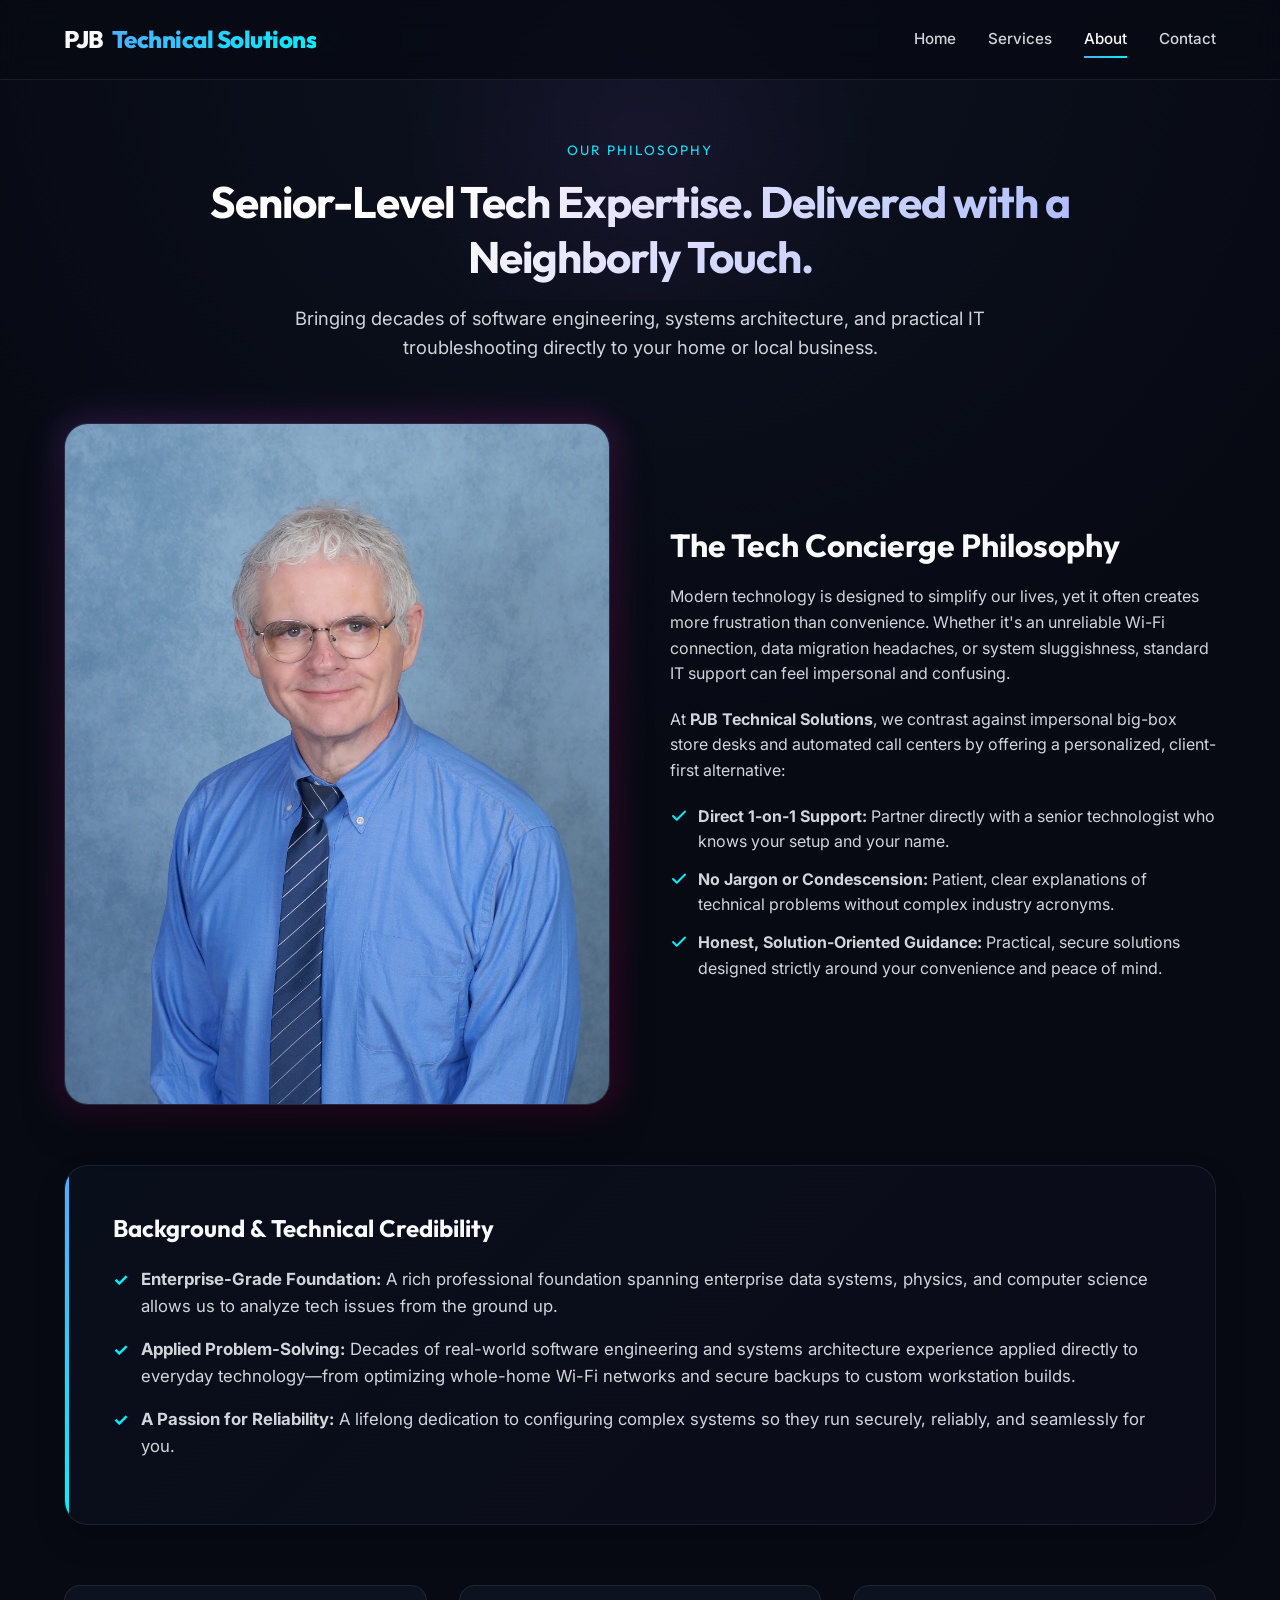
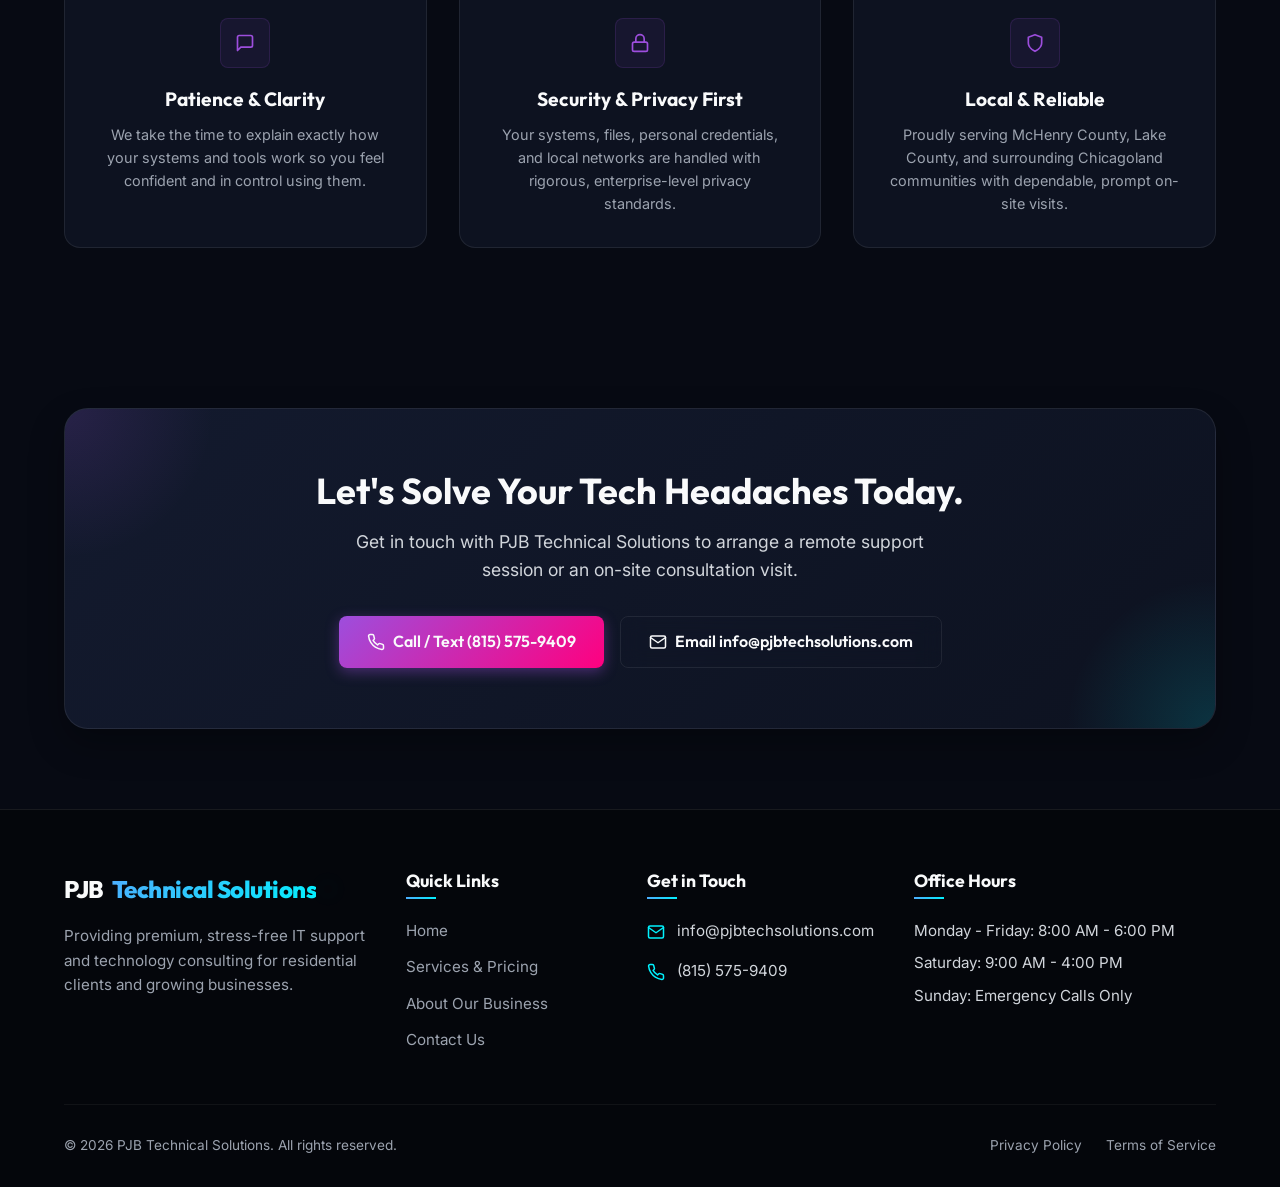
==== commit 9dcbd522: "Compress images, do SEO" ====
--- a/about.html
+++ b/about.html
@@ -3,8 +3,8 @@
 <head>
   <meta charset="UTF-8">
   <meta name="viewport" content="width=device-width, initial-scale=1.0">
-  <title>About Us | PJB Technical Solutions</title>
-  <meta name="description" content="Learn about PJB Technical Solutions, our founder's senior-level IT background, and our personalized tech concierge philosophy.">
+  <title>About Us &amp; Founder Background | PJB Technical Solutions</title>
+  <meta name="description" content="Learn about PJB Technical Solutions, our senior-level systems engineering background, and our personalized tech concierge philosophy serving Chicagoland suburbs.">
   <link rel="stylesheet" href="styles.css">
 </head>
 <body>
@@ -51,7 +51,7 @@
       <div class="about-grid">
         <div class="about-image fade-in-scroll">
           <div class="about-image-wrapper">
-            <img src="images/pjb.jpg" alt="PJB Technical Solutions founder & tech workspace">
+            <img src="images/pjb.webp" alt="PJB Technical Solutions founder and computer setup workspace in Johnsburg, IL">
           </div>
         </div>
         
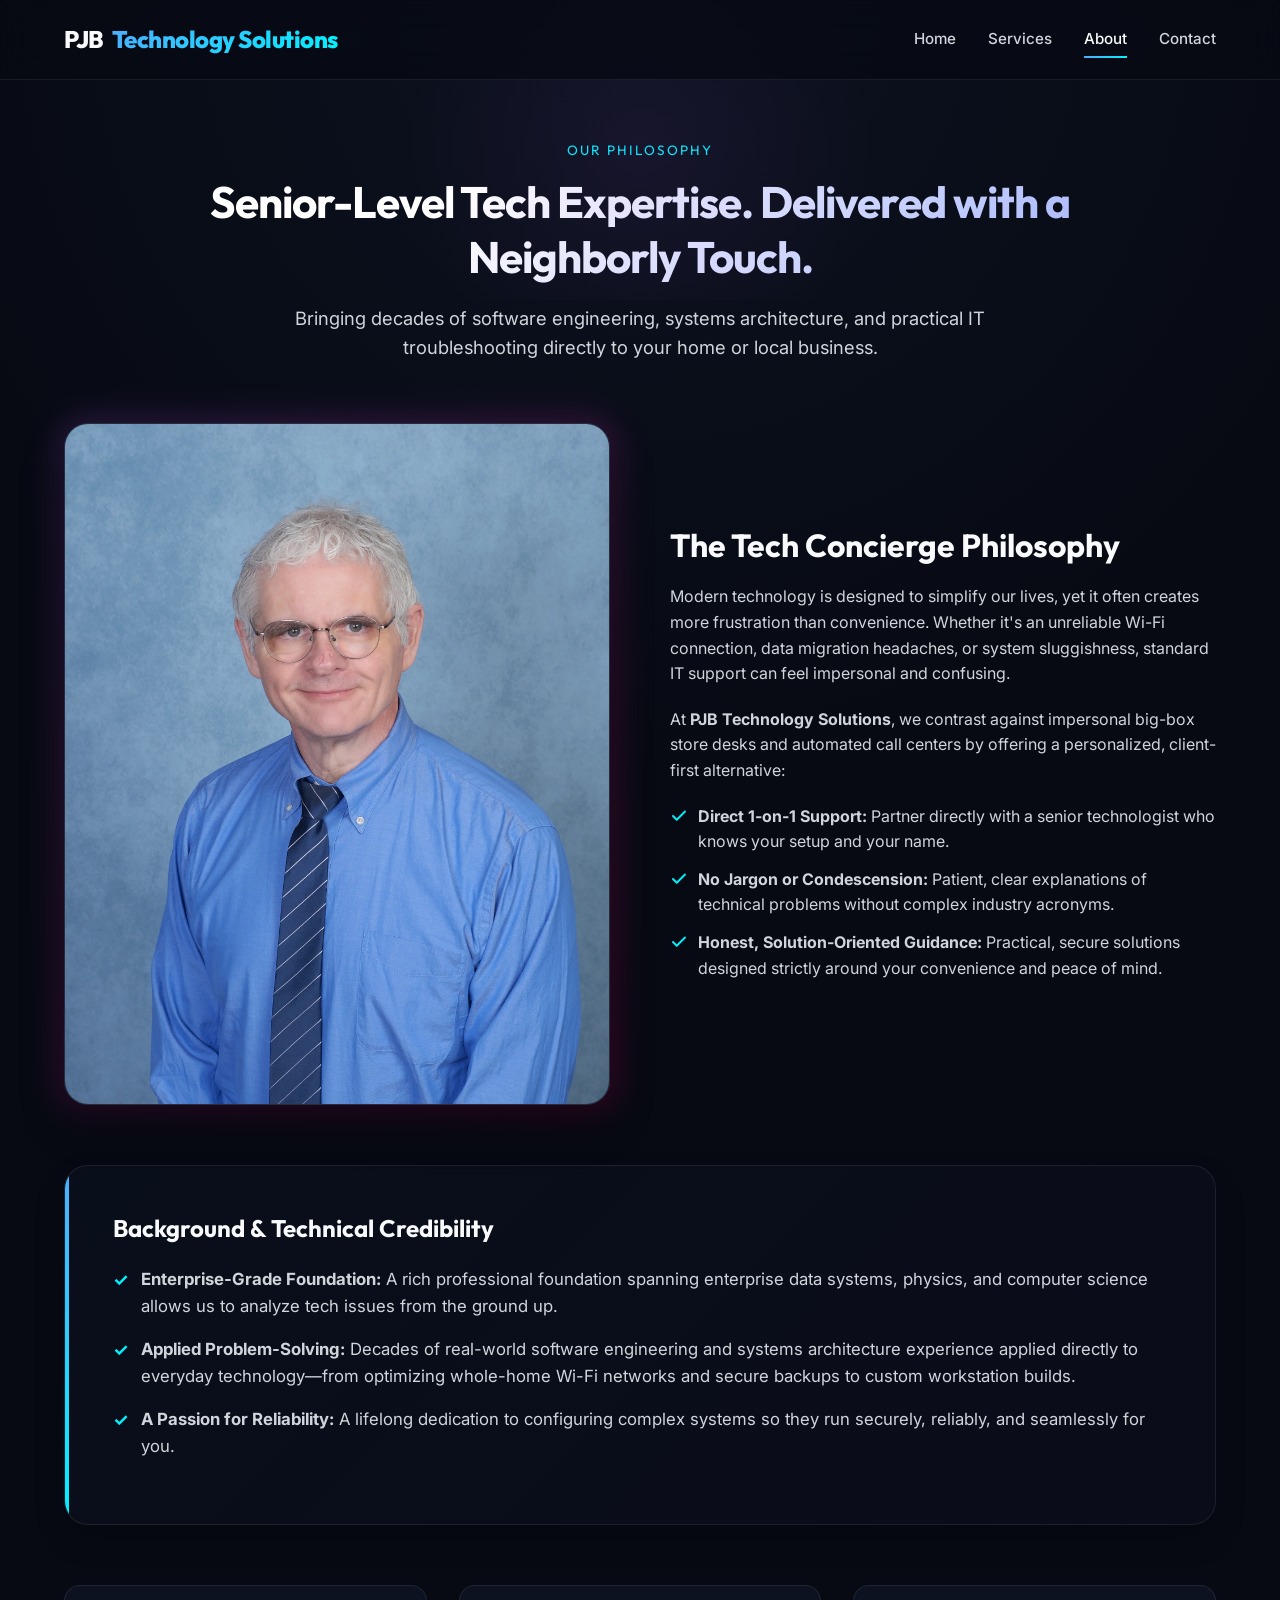
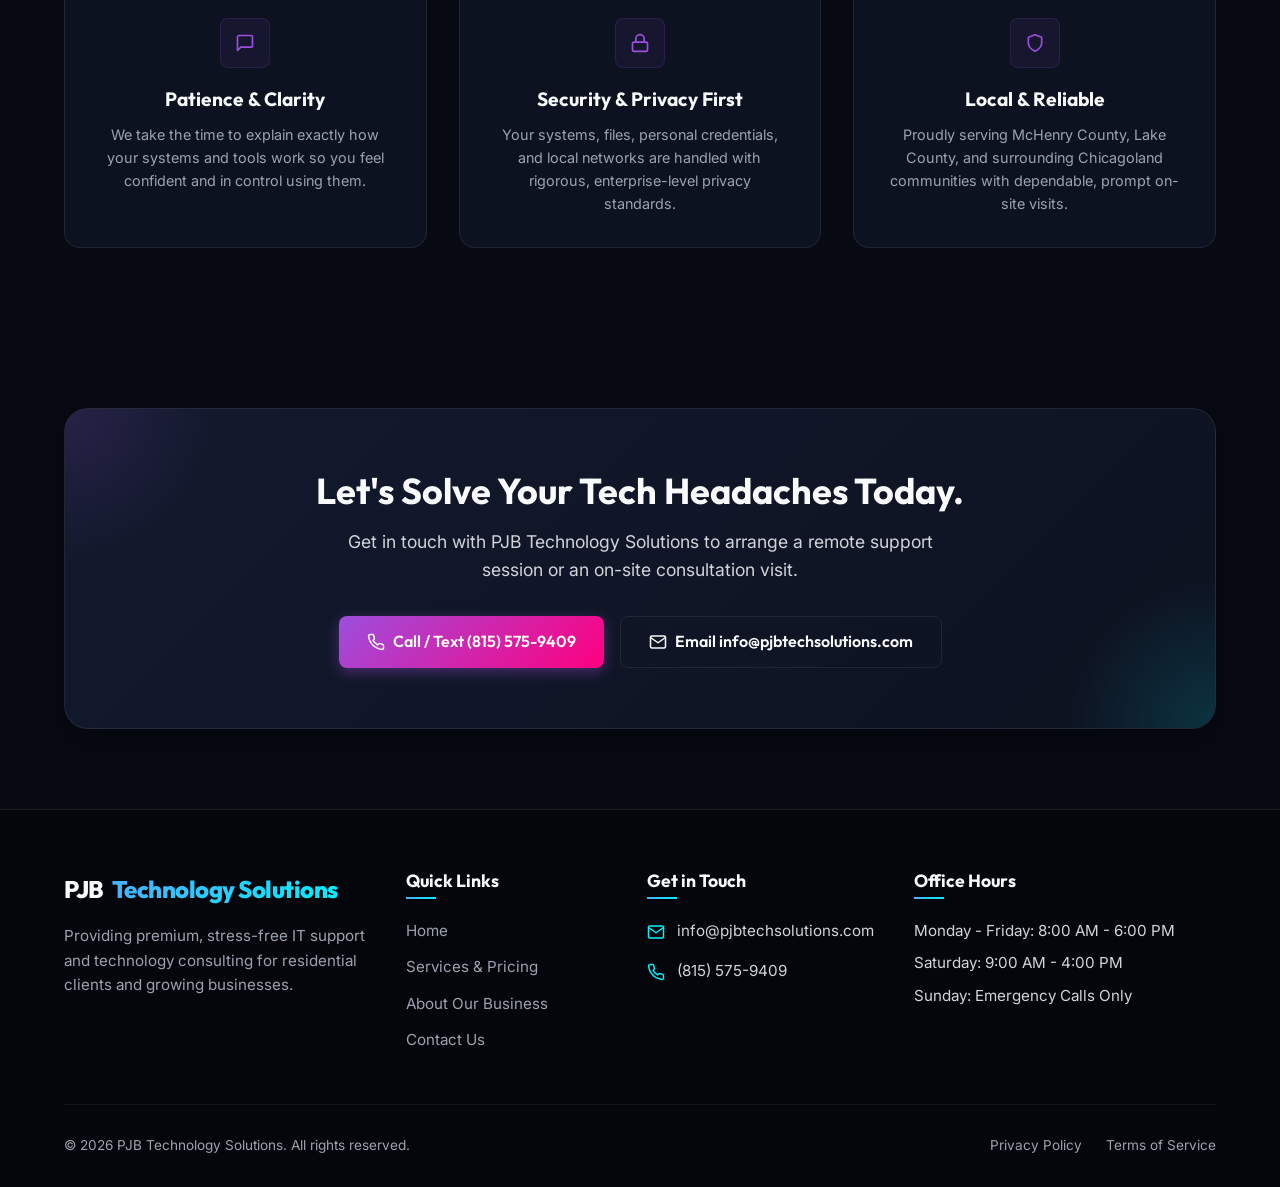
==== commit 663344ab: "Fix name." ====
--- a/about.html
+++ b/about.html
@@ -3,8 +3,8 @@
 <head>
   <meta charset="UTF-8">
   <meta name="viewport" content="width=device-width, initial-scale=1.0">
-  <title>About Us &amp; Founder Background | PJB Technical Solutions</title>
-  <meta name="description" content="Learn about PJB Technical Solutions, our senior-level systems engineering background, and our personalized tech concierge philosophy serving Chicagoland suburbs.">
+  <title>About Us &amp; Founder Background | PJB Technology Solutions</title>
+  <meta name="description" content="Learn about PJB Technology Solutions, our senior-level systems engineering background, and our personalized tech concierge philosophy serving Chicagoland suburbs.">
   <link rel="stylesheet" href="styles.css">
 </head>
 <body>
@@ -13,7 +13,7 @@
   <header class="header">
     <div class="container">
       <a href="index.html" class="logo">
-        PJB <span>Technical Solutions</span><span class="logo-dot"></span>
+        PJB <span>Technology Solutions</span><span class="logo-dot"></span>
       </a>
       
       <nav class="nav-menu">
@@ -51,7 +51,7 @@
       <div class="about-grid">
         <div class="about-image fade-in-scroll">
           <div class="about-image-wrapper">
-            <img src="images/pjb.webp" alt="PJB Technical Solutions founder and computer setup workspace in Johnsburg, IL">
+            <img src="images/pjb.webp" alt="PJB Technology Solutions founder and computer setup workspace in Johnsburg, IL">
           </div>
         </div>
         
@@ -61,7 +61,7 @@
             Modern technology is designed to simplify our lives, yet it often creates more frustration than convenience. Whether it's an unreliable Wi-Fi connection, data migration headaches, or system sluggishness, standard IT support can feel impersonal and confusing.
           </p>
           <p>
-            At <strong>PJB Technical Solutions</strong>, we contrast against impersonal big-box store desks and automated call centers by offering a personalized, client-first alternative:
+            At <strong>PJB Technology Solutions</strong>, we contrast against impersonal big-box store desks and automated call centers by offering a personalized, client-first alternative:
           </p>
           <ul style="list-style: none; margin-bottom: 20px;">
             <li style="margin-bottom: 12px; display: flex; align-items: flex-start; gap: 10px; color: var(--text-secondary);">
@@ -134,7 +134,7 @@
     <div class="container">
       <div class="cta-box fade-in-scroll">
         <h2>Let's Solve Your Tech Headaches Today.</h2>
-        <p>Get in touch with PJB Technical Solutions to arrange a remote support session or an on-site consultation visit.</p>
+        <p>Get in touch with PJB Technology Solutions to arrange a remote support session or an on-site consultation visit.</p>
         <div class="cta-buttons">
           <a href="tel:+18155759409" class="btn btn-accent">
             <svg width="18" height="18" viewBox="0 0 24 24" fill="none" stroke="currentColor" stroke-width="2" stroke-linecap="round" stroke-linejoin="round"><path d="M22 16.92v3a2 2 0 0 1-2.18 2 19.79 19.79 0 0 1-8.63-3.07 19.5 19.5 0 0 1-6-6 19.79 19.79 0 0 1-3.07-8.67A2 2 0 0 1 4.11 2h3a2 2 0 0 1 2 1.72 12.84 12.84 0 0 0 .7 2.81 2 2 0 0 1-.45 2.11L8.09 9.91a16 16 0 0 0 6 6l1.27-1.27a2 2 0 0 1 2.11-.45 12.84 12.84 0 0 0 2.81.7A2 2 0 0 1 22 16.92z"></path></svg>
@@ -156,7 +156,7 @@
         <!-- Col 1 -->
         <div class="footer-logo-desc">
           <a href="index.html" class="logo">
-            PJB <span>Technical Solutions</span><span class="logo-dot"></span>
+            PJB <span>Technology Solutions</span><span class="logo-dot"></span>
           </a>
           <p>Providing premium, stress-free IT support and technology consulting for residential clients and growing businesses.</p>
         </div>
@@ -196,7 +196,7 @@
       </div>
 
       <div class="footer-bottom">
-        <p>&copy; 2026 PJB Technical Solutions. All rights reserved.</p>
+        <p>&copy; 2026 PJB Technology Solutions. All rights reserved.</p>
         <div class="footer-bottom-links">
           <a href="privacy.html">Privacy Policy</a>
           <a href="terms.html">Terms of Service</a>
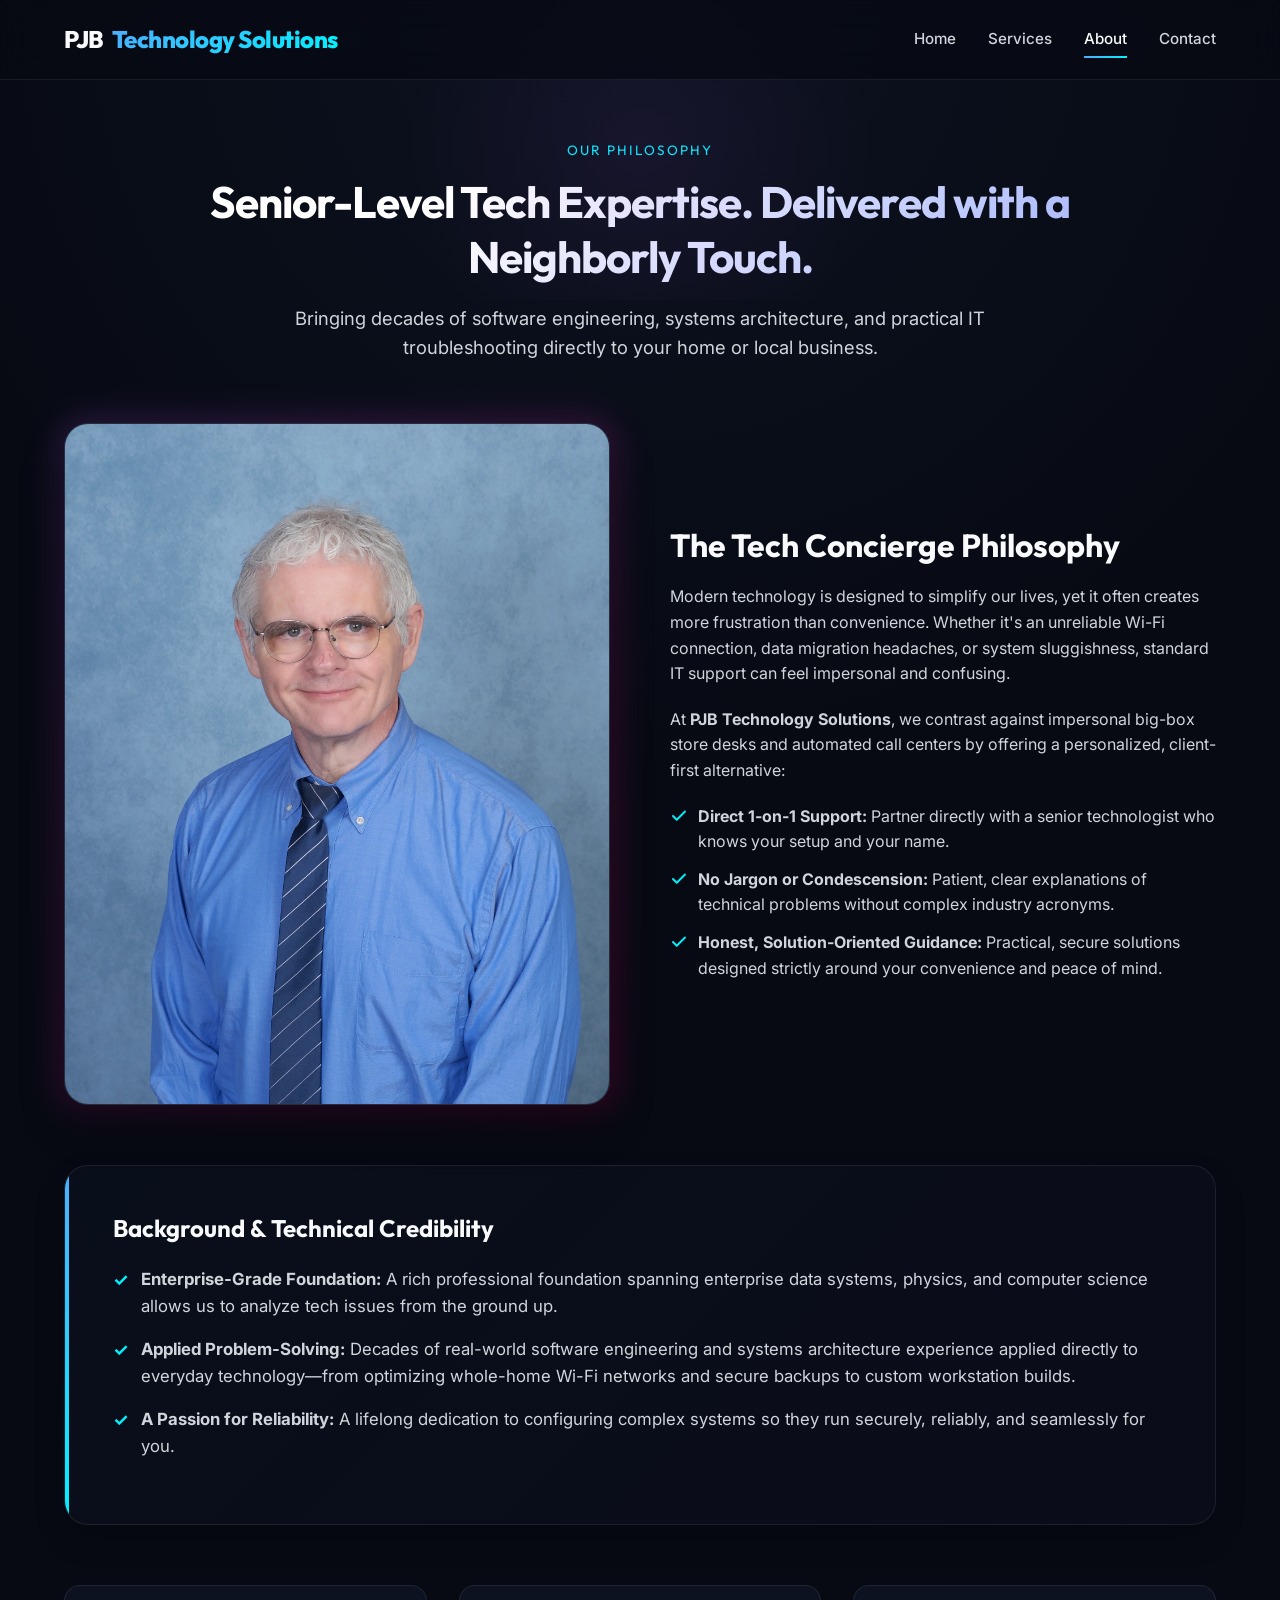
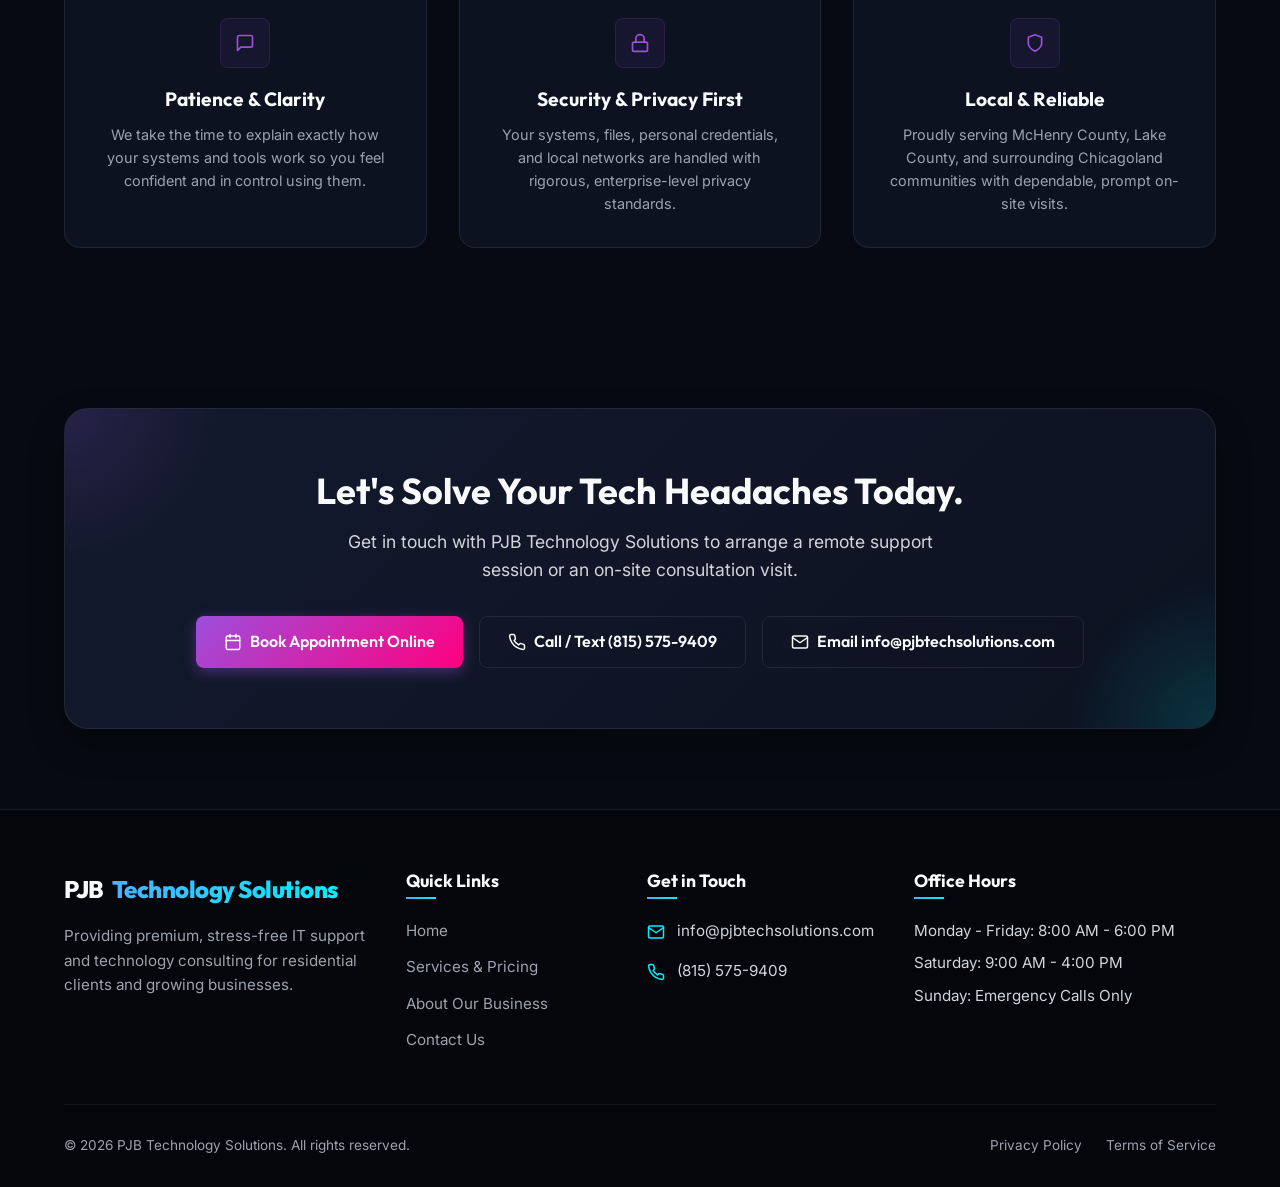
==== commit 1be204e7: "add link to booking page and add back in business services" ====
--- a/about.html
+++ b/about.html
@@ -136,7 +136,11 @@
         <h2>Let's Solve Your Tech Headaches Today.</h2>
         <p>Get in touch with PJB Technology Solutions to arrange a remote support session or an on-site consultation visit.</p>
         <div class="cta-buttons">
-          <a href="tel:+18155759409" class="btn btn-accent">
+          <a href="https://calendar.app.google/Ka3k3Qvp6TsZgFBfA" class="btn btn-accent" target="_blank" rel="noopener noreferrer">
+            <svg width="18" height="18" viewBox="0 0 24 24" fill="none" stroke="currentColor" stroke-width="2" stroke-linecap="round" stroke-linejoin="round"><rect x="3" y="4" width="18" height="18" rx="2" ry="2"></rect><line x1="16" y1="2" x2="16" y2="6"></line><line x1="8" y1="2" x2="8" y2="6"></line><line x1="3" y1="10" x2="21" y2="10"></line></svg>
+            Book Appointment Online
+          </a>
+          <a href="tel:+18155759409" class="btn btn-secondary">
             <svg width="18" height="18" viewBox="0 0 24 24" fill="none" stroke="currentColor" stroke-width="2" stroke-linecap="round" stroke-linejoin="round"><path d="M22 16.92v3a2 2 0 0 1-2.18 2 19.79 19.79 0 0 1-8.63-3.07 19.5 19.5 0 0 1-6-6 19.79 19.79 0 0 1-3.07-8.67A2 2 0 0 1 4.11 2h3a2 2 0 0 1 2 1.72 12.84 12.84 0 0 0 .7 2.81 2 2 0 0 1-.45 2.11L8.09 9.91a16 16 0 0 0 6 6l1.27-1.27a2 2 0 0 1 2.11-.45 12.84 12.84 0 0 0 2.81.7A2 2 0 0 1 22 16.92z"></path></svg>
             Call / Text (815) 575-9409
           </a>
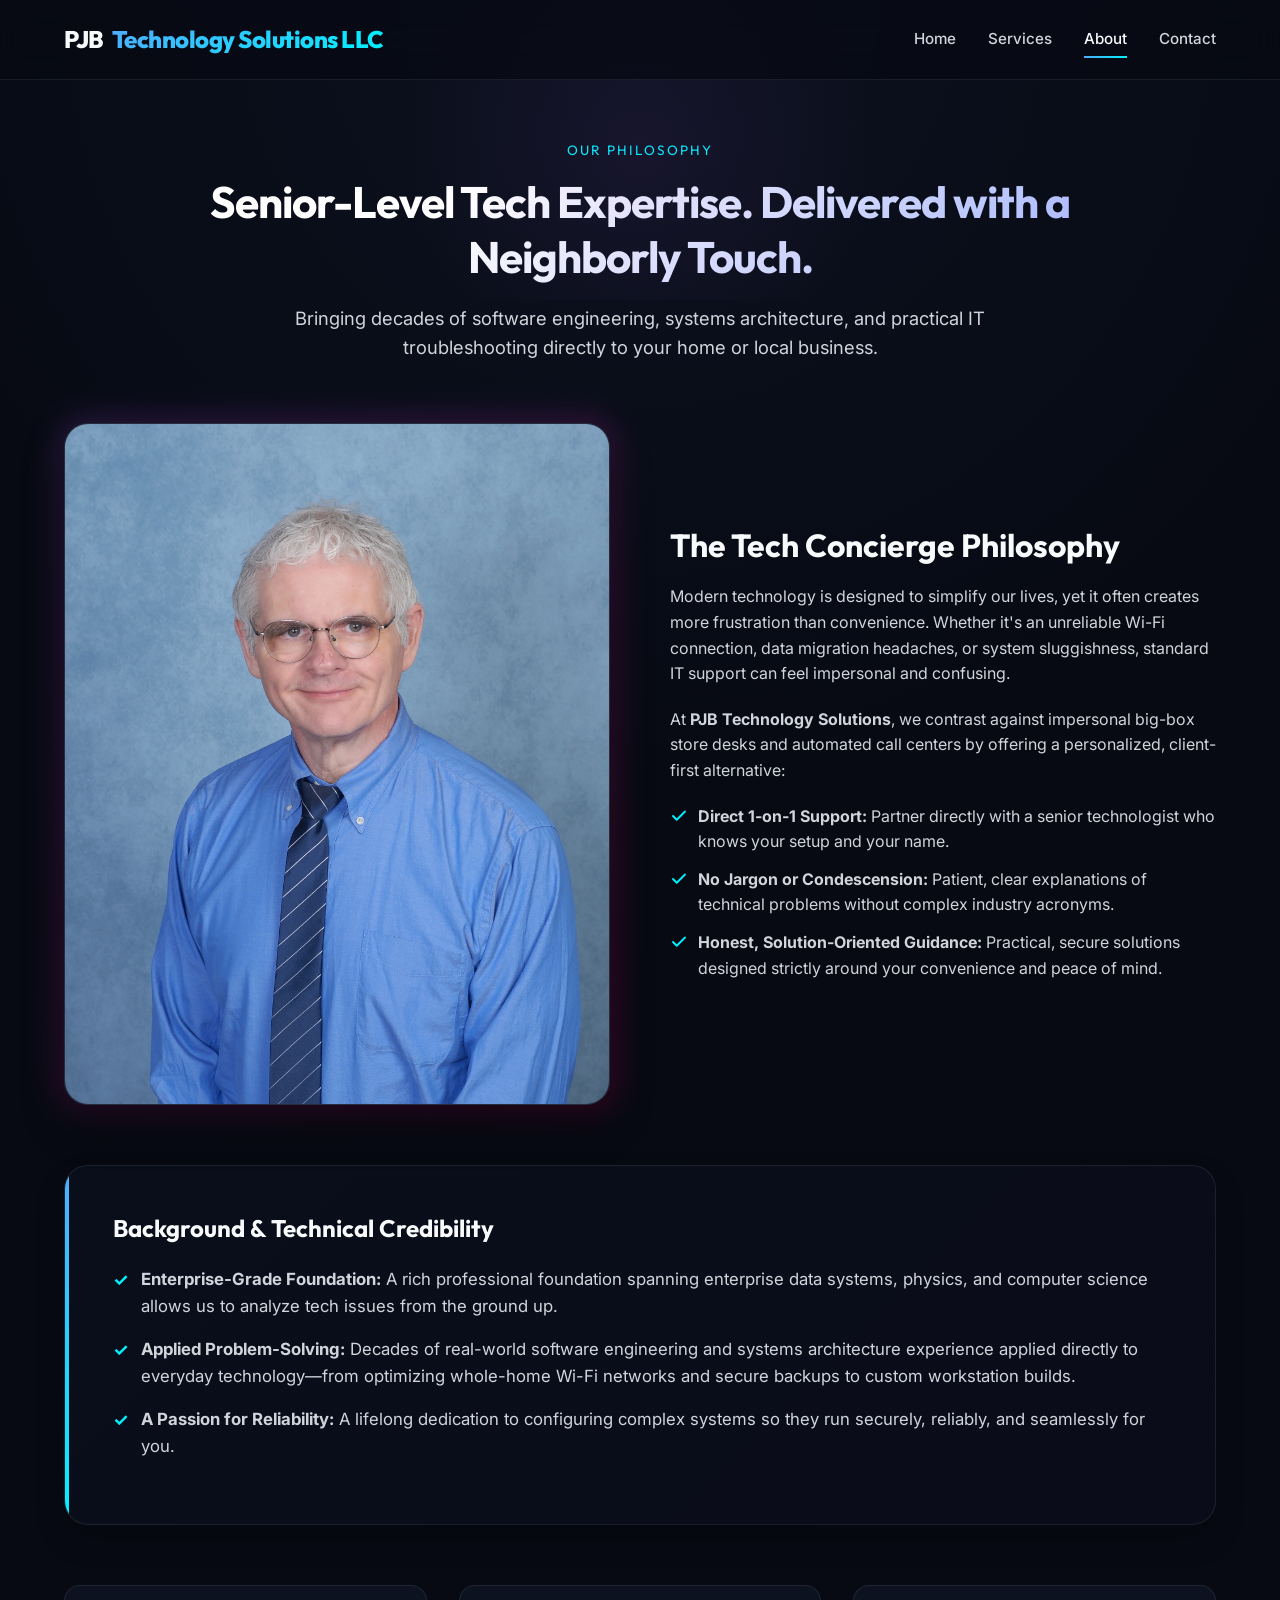
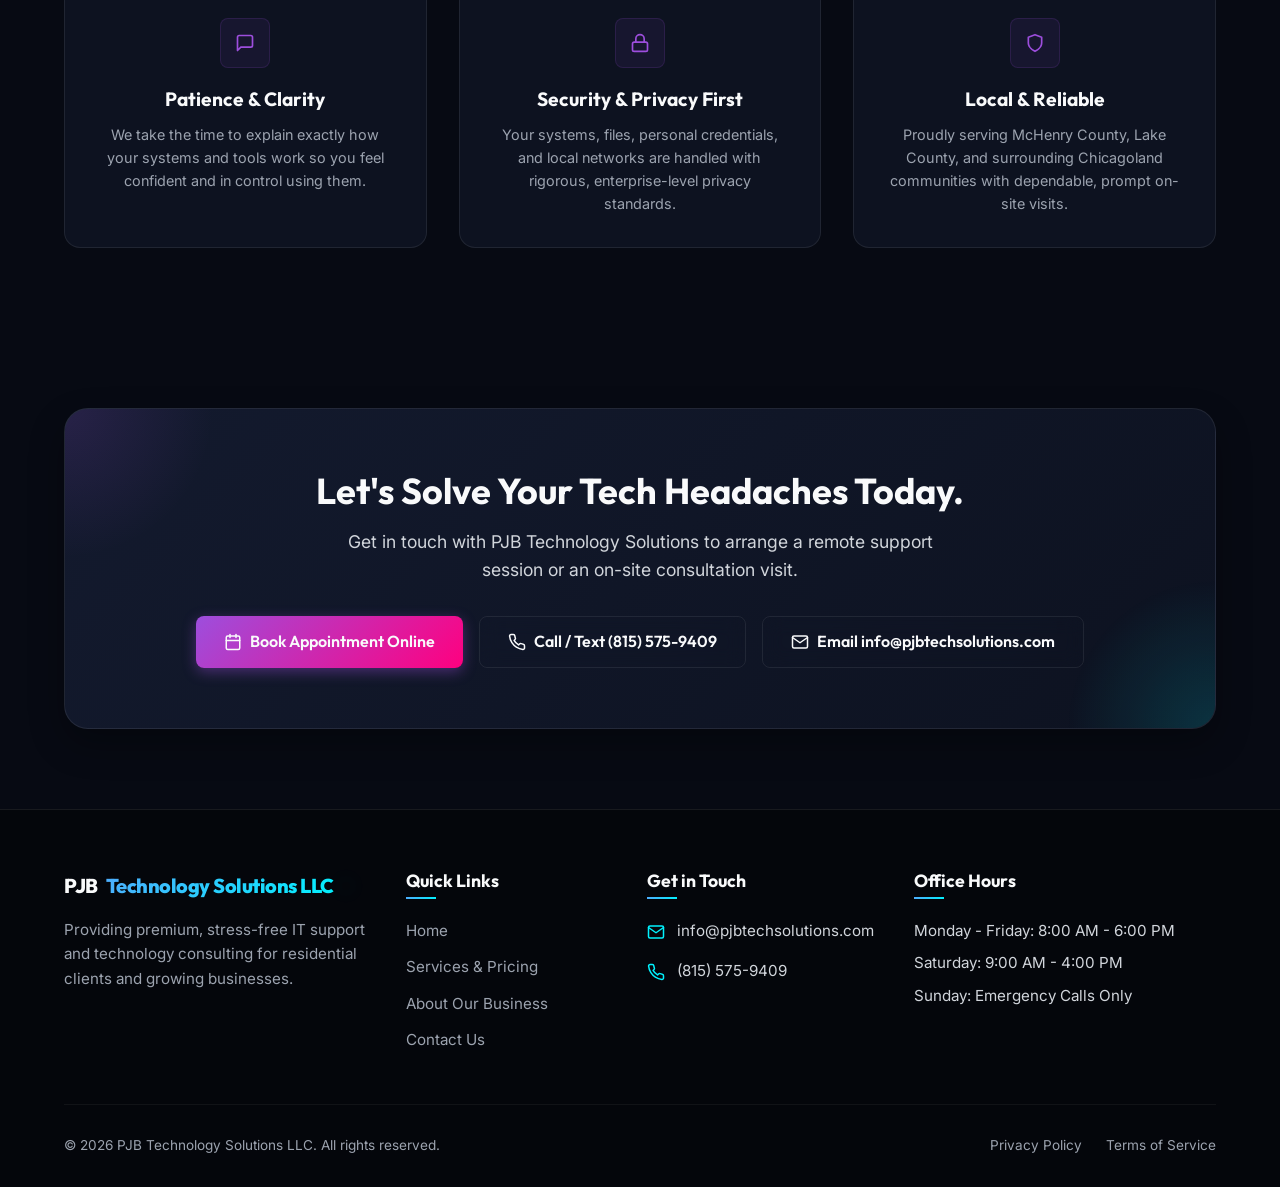
==== commit 2c42ed73: "Update to reflect LLC status Minor wording changes Add favicon" ====
--- a/about.html
+++ b/about.html
@@ -5,6 +5,7 @@
   <meta name="viewport" content="width=device-width, initial-scale=1.0">
   <title>About Us &amp; Founder Background | PJB Technology Solutions</title>
   <meta name="description" content="Learn about PJB Technology Solutions, our senior-level systems engineering background, and our personalized tech concierge philosophy serving Chicagoland suburbs.">
+    <link rel="icon" type="image/png" href="favicon.png">
   <link rel="stylesheet" href="styles.css">
 </head>
 <body>
@@ -13,7 +14,7 @@
   <header class="header">
     <div class="container">
       <a href="index.html" class="logo">
-        PJB <span>Technology Solutions</span><span class="logo-dot"></span>
+        PJB <span>Technology Solutions LLC</span><span class="logo-dot"></span>
       </a>
       
       <nav class="nav-menu">
@@ -160,7 +161,7 @@
         <!-- Col 1 -->
         <div class="footer-logo-desc">
           <a href="index.html" class="logo">
-            PJB <span>Technology Solutions</span><span class="logo-dot"></span>
+            PJB <span>Technology Solutions LLC</span><span class="logo-dot"></span>
           </a>
           <p>Providing premium, stress-free IT support and technology consulting for residential clients and growing businesses.</p>
         </div>
@@ -200,7 +201,7 @@
       </div>
 
       <div class="footer-bottom">
-        <p>&copy; 2026 PJB Technology Solutions. All rights reserved.</p>
+        <p>&copy; 2026 PJB Technology Solutions LLC. All rights reserved.</p>
         <div class="footer-bottom-links">
           <a href="privacy.html">Privacy Policy</a>
           <a href="terms.html">Terms of Service</a>
--- a/styles.css
+++ b/styles.css
@@ -557,6 +557,12 @@
 
 .footer-logo-desc {
   max-width: 320px;
+}
+
+.footer-logo-desc .logo {
+  font-size: 1.25rem;
+  white-space: nowrap;
+  display: inline-flex;
 }
 
 .footer-logo-desc p {
